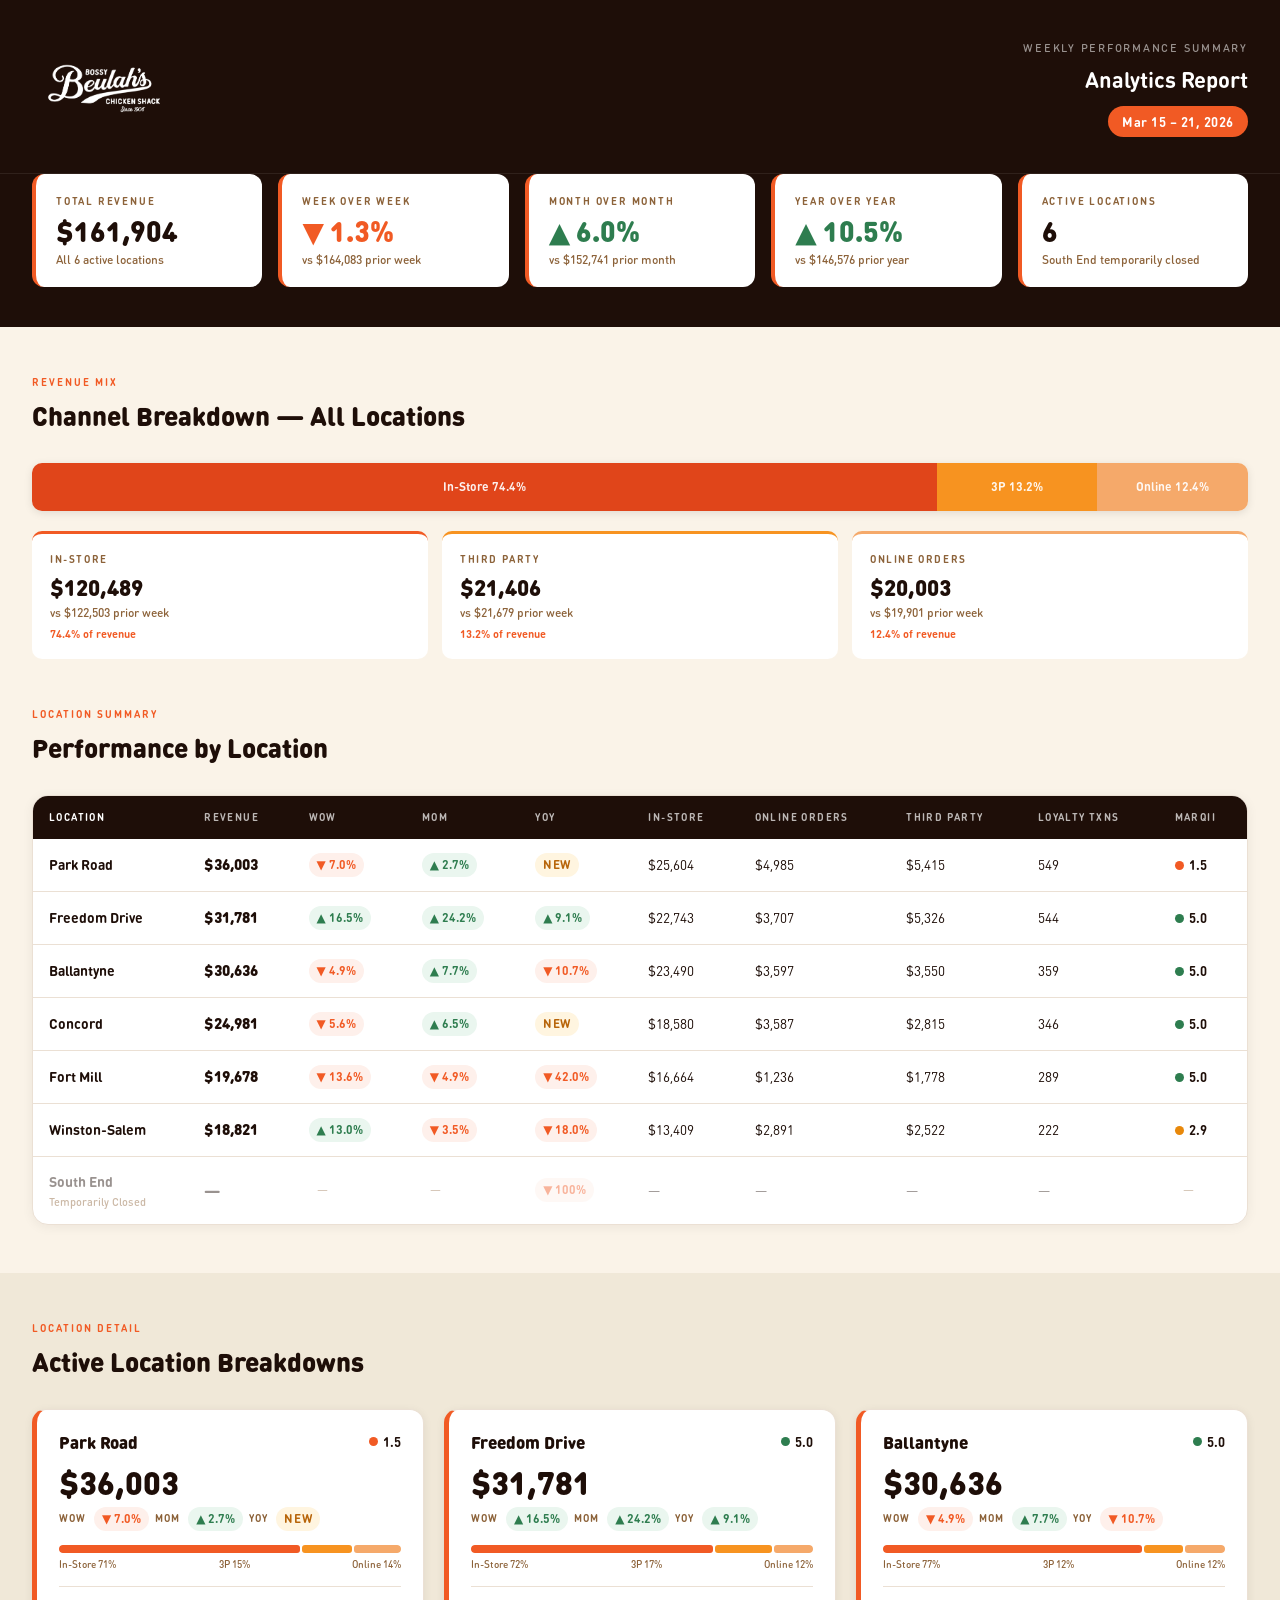
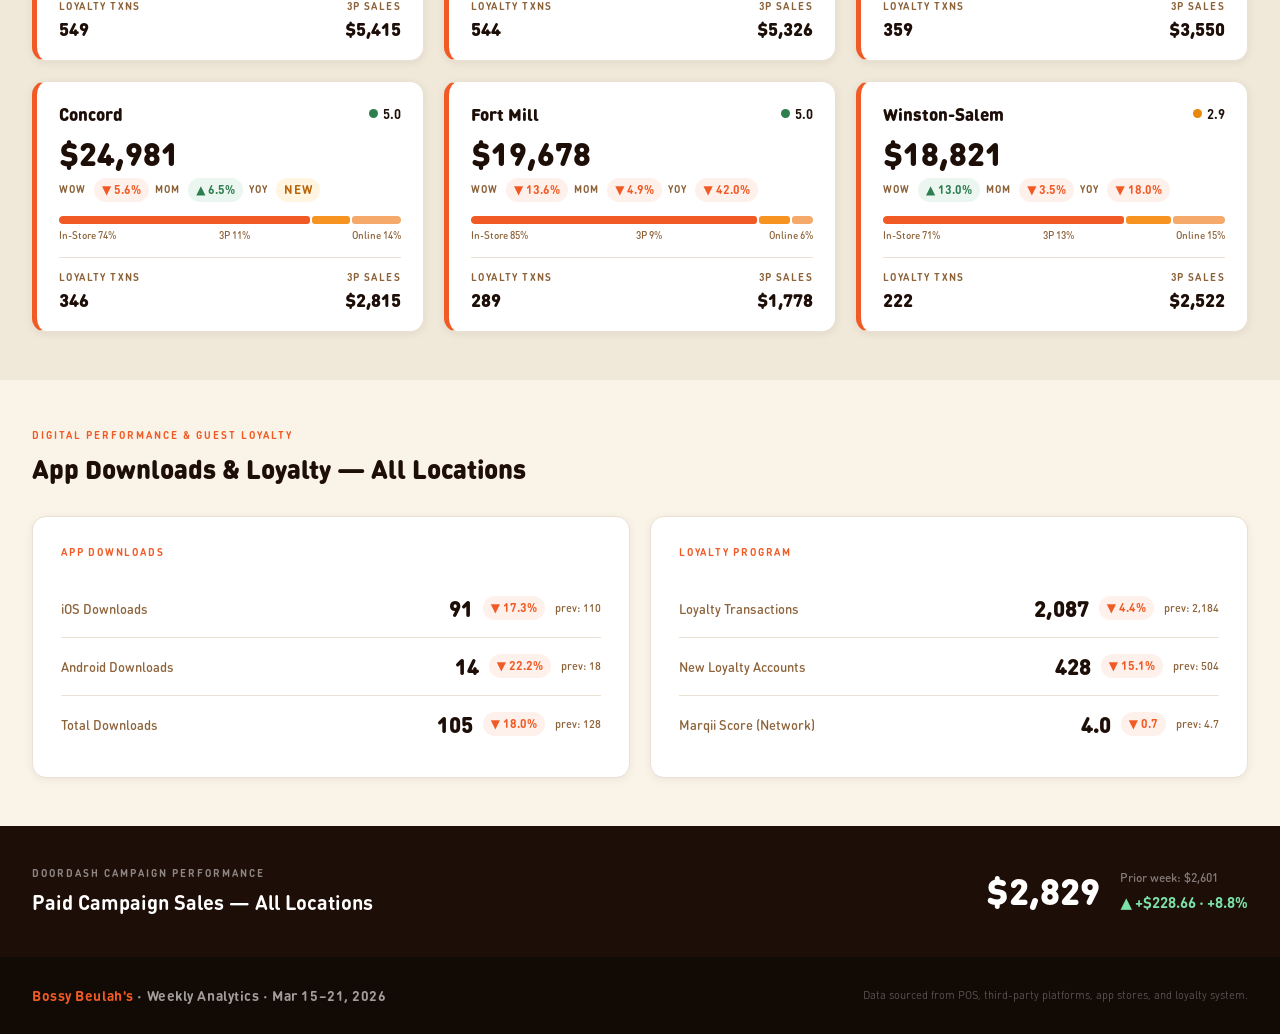
==== bossy_beulahs/index.html @ 905e9fb1 "Restructure into per-client directories - Renamed '00_Brand Assets' → 'assets' - Created client dire" ====
<!DOCTYPE html>
<html lang="en">
<head>
  <meta charset="UTF-8" />
  <meta name="viewport" content="width=device-width, initial-scale=1.0" />
  <title>Bossy Beulah's — Weekly Analytics Report · Mar 15–21, 2026</title>
  <link rel="stylesheet" href="./css/fonts.css" />
  <link rel="stylesheet" href="./css/report.css" />
</head>
<body>

  <!-- ============================================================
       1. REPORT HEADER
       ============================================================ -->
  <header class="report-header page-section">
    <div class="inner">
      <img
        class="header-logo"
        src="./assets/Logos/BossyBeauts_MAIN_WHITE.png"
        alt="Bossy Beulah's Chicken Shack"
      />
      <div class="header-right">
        <p class="header-label">Weekly Performance Summary</p>
        <p class="header-title">Analytics Report</p>
        <span class="header-date">Mar 15 – 21, 2026</span>
      </div>
    </div>
  </header>

  <!-- ============================================================
       2. ALL LOCATIONS KPI STRIP
       ============================================================ -->
  <section class="kpi-strip page-section">
    <div class="inner">
      <div class="kpi-tile">
        <p class="kpi-tile-label">Total Revenue</p>
        <p class="kpi-tile-value">$161,904</p>
        <p class="kpi-tile-sub">All 6 active locations</p>
      </div>
      <div class="kpi-tile">
        <p class="kpi-tile-label">Week over Week</p>
        <p class="kpi-tile-value negative">▼ 1.3%</p>
        <p class="kpi-tile-sub">vs $164,083 prior week</p>
      </div>
      <div class="kpi-tile">
        <p class="kpi-tile-label">Month over Month</p>
        <p class="kpi-tile-value positive">▲ 6.0%</p>
        <p class="kpi-tile-sub">vs $152,741 prior month</p>
      </div>
      <div class="kpi-tile">
        <p class="kpi-tile-label">Year over Year</p>
        <p class="kpi-tile-value positive">▲ 10.5%</p>
        <p class="kpi-tile-sub">vs $146,576 prior year</p>
      </div>
      <div class="kpi-tile">
        <p class="kpi-tile-label">Active Locations</p>
        <p class="kpi-tile-value">6</p>
        <p class="kpi-tile-sub">South End temporarily closed</p>
      </div>
    </div>
  </section>

  <!-- ============================================================
       3. REVENUE CHANNEL BREAKDOWN
       ============================================================ -->
  <section class="channel-section page-section">
    <div class="inner">
      <p class="section-eyebrow">Revenue Mix</p>
      <p class="section-title">Channel Breakdown — All Locations</p>

      <div class="channel-bar-wrap">
        <div class="channel-bar-seg channel-seg-instore">In-Store 74.4%</div>
        <div class="channel-bar-seg channel-seg-3p">3P 13.2%</div>
        <div class="channel-bar-seg channel-seg-online">Online 12.4%</div>
      </div>

      <div class="channel-tiles">
        <div class="channel-tile c-instore">
          <p class="channel-tile-label">In-Store</p>
          <p class="channel-tile-value">$120,489</p>
          <p class="channel-tile-sub">vs $122,503 prior week</p>
          <p class="channel-tile-share">74.4% of revenue</p>
        </div>
        <div class="channel-tile c-3p">
          <p class="channel-tile-label">Third Party</p>
          <p class="channel-tile-value">$21,406</p>
          <p class="channel-tile-sub">vs $21,679 prior week</p>
          <p class="channel-tile-share">13.2% of revenue</p>
        </div>
        <div class="channel-tile c-online">
          <p class="channel-tile-label">Online Orders</p>
          <p class="channel-tile-value">$20,003</p>
          <p class="channel-tile-sub">vs $19,901 prior week</p>
          <p class="channel-tile-share">12.4% of revenue</p>
        </div>
      </div>
    </div>
  </section>

  <!-- ============================================================
       4. LOCATION PERFORMANCE TABLE
       ============================================================ -->
  <section class="table-section page-section">
    <div class="inner">
      <p class="section-eyebrow">Location Summary</p>
      <p class="section-title">Performance by Location</p>
      <div class="card-panel">
        <div class="table-scroll">
          <table>
            <thead>
              <tr>
                <th>Location</th>
                <th>Revenue</th>
                <th>WoW</th>
                <th>MoM</th>
                <th>YoY</th>
                <th>In-Store</th>
                <th>Online Orders</th>
                <th>Third Party</th>
                <th>Loyalty Txns</th>
                <th>Marqii</th>
              </tr>
            </thead>
            <tbody>
              <tr>
                <td>
                  <div class="td-location">Park Road</div>
                </td>
                <td class="td-revenue">$36,003</td>
                <td><span class="delta down">▼ 7.0%</span></td>
                <td><span class="delta up">▲ 2.7%</span></td>
                <td><span class="delta new">NEW</span></td>
                <td>$25,604</td>
                <td>$4,985</td>
                <td>$5,415</td>
                <td>549</td>
                <td>
                  <span class="marqii-badge">
                    <span class="marqii-dot red"></span>1.5
                  </span>
                </td>
              </tr>
              <tr>
                <td>
                  <div class="td-location">Freedom Drive</div>
                </td>
                <td class="td-revenue">$31,781</td>
                <td><span class="delta up">▲ 16.5%</span></td>
                <td><span class="delta up">▲ 24.2%</span></td>
                <td><span class="delta up">▲ 9.1%</span></td>
                <td>$22,743</td>
                <td>$3,707</td>
                <td>$5,326</td>
                <td>544</td>
                <td>
                  <span class="marqii-badge">
                    <span class="marqii-dot green"></span>5.0
                  </span>
                </td>
              </tr>
              <tr>
                <td>
                  <div class="td-location">Ballantyne</div>
                </td>
                <td class="td-revenue">$30,636</td>
                <td><span class="delta down">▼ 4.9%</span></td>
                <td><span class="delta up">▲ 7.7%</span></td>
                <td><span class="delta down">▼ 10.7%</span></td>
                <td>$23,490</td>
                <td>$3,597</td>
                <td>$3,550</td>
                <td>359</td>
                <td>
                  <span class="marqii-badge">
                    <span class="marqii-dot green"></span>5.0
                  </span>
                </td>
              </tr>
              <tr>
                <td>
                  <div class="td-location">Concord</div>
                </td>
                <td class="td-revenue">$24,981</td>
                <td><span class="delta down">▼ 5.6%</span></td>
                <td><span class="delta up">▲ 6.5%</span></td>
                <td><span class="delta new">NEW</span></td>
                <td>$18,580</td>
                <td>$3,587</td>
                <td>$2,815</td>
                <td>346</td>
                <td>
                  <span class="marqii-badge">
                    <span class="marqii-dot green"></span>5.0
                  </span>
                </td>
              </tr>
              <tr>
                <td>
                  <div class="td-location">Fort Mill</div>
                </td>
                <td class="td-revenue">$19,678</td>
                <td><span class="delta down">▼ 13.6%</span></td>
                <td><span class="delta down">▼ 4.9%</span></td>
                <td><span class="delta down">▼ 42.0%</span></td>
                <td>$16,664</td>
                <td>$1,236</td>
                <td>$1,778</td>
                <td>289</td>
                <td>
                  <span class="marqii-badge">
                    <span class="marqii-dot green"></span>5.0
                  </span>
                </td>
              </tr>
              <tr>
                <td>
                  <div class="td-location">Winston-Salem</div>
                </td>
                <td class="td-revenue">$18,821</td>
                <td><span class="delta up">▲ 13.0%</span></td>
                <td><span class="delta down">▼ 3.5%</span></td>
                <td><span class="delta down">▼ 18.0%</span></td>
                <td>$13,409</td>
                <td>$2,891</td>
                <td>$2,522</td>
                <td>222</td>
                <td>
                  <span class="marqii-badge">
                    <span class="marqii-dot amber"></span>2.9
                  </span>
                </td>
              </tr>
              <tr class="row-closed">
                <td>
                  <div class="td-location">South End</div>
                  <div class="td-closed-note">Temporarily Closed</div>
                </td>
                <td class="td-revenue">—</td>
                <td><span class="delta na">—</span></td>
                <td><span class="delta na">—</span></td>
                <td><span class="delta down">▼ 100%</span></td>
                <td>—</td>
                <td>—</td>
                <td>—</td>
                <td>—</td>
                <td><span class="delta na">—</span></td>
              </tr>
            </tbody>
          </table>
        </div>
      </div>
    </div>
  </section>

  <!-- ============================================================
       5. LOCATION DETAIL CARDS
       ============================================================ -->
  <section class="cards-section page-section">
    <div class="inner">
      <p class="section-eyebrow">Location Detail</p>
      <p class="section-title">Active Location Breakdowns</p>

      <div class="cards-grid">

        <!-- Park Road -->
        <div class="loc-card">
          <div class="loc-card-header">
            <div class="loc-card-name">Park Road</div>
            <span class="marqii-badge">
              <span class="marqii-dot red"></span>1.5
            </span>
          </div>
          <div>
            <div class="loc-card-revenue">$36,003</div>
            <div class="loc-card-deltas" style="margin-top:8px;">
              <span class="delta-label">WoW</span>
              <span class="delta down">▼ 7.0%</span>
              <span class="delta-label">MoM</span>
              <span class="delta up">▲ 2.7%</span>
              <span class="delta-label">YoY</span>
              <span class="delta new">NEW</span>
            </div>
          </div>
          <div>
            <div class="mini-bar-wrap">
              <div class="mini-seg mini-seg-instore" style="flex:71.1;"></div>
              <div class="mini-seg mini-seg-3p"      style="flex:15.0;"></div>
              <div class="mini-seg mini-seg-online"  style="flex:13.8;"></div>
            </div>
            <div class="mini-bar-labels">
              <span class="mini-bar-label">In-Store 71%</span>
              <span class="mini-bar-label">3P 15%</span>
              <span class="mini-bar-label">Online 14%</span>
            </div>
          </div>
          <div class="loc-card-footer">
            <div class="loc-metric-group">
              <span class="loc-metric-label">Loyalty Txns</span>
              <span class="loc-metric-value">549</span>
            </div>
            <div class="loc-metric-group" style="text-align:right;">
              <span class="loc-metric-label">3P Sales</span>
              <span class="loc-metric-value">$5,415</span>
            </div>
          </div>
        </div>

        <!-- Freedom Drive -->
        <div class="loc-card">
          <div class="loc-card-header">
            <div class="loc-card-name">Freedom Drive</div>
            <span class="marqii-badge">
              <span class="marqii-dot green"></span>5.0
            </span>
          </div>
          <div>
            <div class="loc-card-revenue">$31,781</div>
            <div class="loc-card-deltas" style="margin-top:8px;">
              <span class="delta-label">WoW</span>
              <span class="delta up">▲ 16.5%</span>
              <span class="delta-label">MoM</span>
              <span class="delta up">▲ 24.2%</span>
              <span class="delta-label">YoY</span>
              <span class="delta up">▲ 9.1%</span>
            </div>
          </div>
          <div>
            <div class="mini-bar-wrap">
              <div class="mini-seg mini-seg-instore" style="flex:71.6;"></div>
              <div class="mini-seg mini-seg-3p"      style="flex:16.8;"></div>
              <div class="mini-seg mini-seg-online"  style="flex:11.7;"></div>
            </div>
            <div class="mini-bar-labels">
              <span class="mini-bar-label">In-Store 72%</span>
              <span class="mini-bar-label">3P 17%</span>
              <span class="mini-bar-label">Online 12%</span>
            </div>
          </div>
          <div class="loc-card-footer">
            <div class="loc-metric-group">
              <span class="loc-metric-label">Loyalty Txns</span>
              <span class="loc-metric-value">544</span>
            </div>
            <div class="loc-metric-group" style="text-align:right;">
              <span class="loc-metric-label">3P Sales</span>
              <span class="loc-metric-value">$5,326</span>
            </div>
          </div>
        </div>

        <!-- Ballantyne -->
        <div class="loc-card">
          <div class="loc-card-header">
            <div class="loc-card-name">Ballantyne</div>
            <span class="marqii-badge">
              <span class="marqii-dot green"></span>5.0
            </span>
          </div>
          <div>
            <div class="loc-card-revenue">$30,636</div>
            <div class="loc-card-deltas" style="margin-top:8px;">
              <span class="delta-label">WoW</span>
              <span class="delta down">▼ 4.9%</span>
              <span class="delta-label">MoM</span>
              <span class="delta up">▲ 7.7%</span>
              <span class="delta-label">YoY</span>
              <span class="delta down">▼ 10.7%</span>
            </div>
          </div>
          <div>
            <div class="mini-bar-wrap">
              <div class="mini-seg mini-seg-instore" style="flex:76.7;"></div>
              <div class="mini-seg mini-seg-3p"      style="flex:11.6;"></div>
              <div class="mini-seg mini-seg-online"  style="flex:11.7;"></div>
            </div>
            <div class="mini-bar-labels">
              <span class="mini-bar-label">In-Store 77%</span>
              <span class="mini-bar-label">3P 12%</span>
              <span class="mini-bar-label">Online 12%</span>
            </div>
          </div>
          <div class="loc-card-footer">
            <div class="loc-metric-group">
              <span class="loc-metric-label">Loyalty Txns</span>
              <span class="loc-metric-value">359</span>
            </div>
            <div class="loc-metric-group" style="text-align:right;">
              <span class="loc-metric-label">3P Sales</span>
              <span class="loc-metric-value">$3,550</span>
            </div>
          </div>
        </div>

        <!-- Concord -->
        <div class="loc-card">
          <div class="loc-card-header">
            <div class="loc-card-name">Concord</div>
            <span class="marqii-badge">
              <span class="marqii-dot green"></span>5.0
            </span>
          </div>
          <div>
            <div class="loc-card-revenue">$24,981</div>
            <div class="loc-card-deltas" style="margin-top:8px;">
              <span class="delta-label">WoW</span>
              <span class="delta down">▼ 5.6%</span>
              <span class="delta-label">MoM</span>
              <span class="delta up">▲ 6.5%</span>
              <span class="delta-label">YoY</span>
              <span class="delta new">NEW</span>
            </div>
          </div>
          <div>
            <div class="mini-bar-wrap">
              <div class="mini-seg mini-seg-instore" style="flex:74.4;"></div>
              <div class="mini-seg mini-seg-3p"      style="flex:11.3;"></div>
              <div class="mini-seg mini-seg-online"  style="flex:14.4;"></div>
            </div>
            <div class="mini-bar-labels">
              <span class="mini-bar-label">In-Store 74%</span>
              <span class="mini-bar-label">3P 11%</span>
              <span class="mini-bar-label">Online 14%</span>
            </div>
          </div>
          <div class="loc-card-footer">
            <div class="loc-metric-group">
              <span class="loc-metric-label">Loyalty Txns</span>
              <span class="loc-metric-value">346</span>
            </div>
            <div class="loc-metric-group" style="text-align:right;">
              <span class="loc-metric-label">3P Sales</span>
              <span class="loc-metric-value">$2,815</span>
            </div>
          </div>
        </div>

        <!-- Fort Mill -->
        <div class="loc-card">
          <div class="loc-card-header">
            <div class="loc-card-name">Fort Mill</div>
            <span class="marqii-badge">
              <span class="marqii-dot green"></span>5.0
            </span>
          </div>
          <div>
            <div class="loc-card-revenue">$19,678</div>
            <div class="loc-card-deltas" style="margin-top:8px;">
              <span class="delta-label">WoW</span>
              <span class="delta down">▼ 13.6%</span>
              <span class="delta-label">MoM</span>
              <span class="delta down">▼ 4.9%</span>
              <span class="delta-label">YoY</span>
              <span class="delta down">▼ 42.0%</span>
            </div>
          </div>
          <div>
            <div class="mini-bar-wrap">
              <div class="mini-seg mini-seg-instore" style="flex:84.7;"></div>
              <div class="mini-seg mini-seg-3p"      style="flex:9.0;"></div>
              <div class="mini-seg mini-seg-online"  style="flex:6.3;"></div>
            </div>
            <div class="mini-bar-labels">
              <span class="mini-bar-label">In-Store 85%</span>
              <span class="mini-bar-label">3P 9%</span>
              <span class="mini-bar-label">Online 6%</span>
            </div>
          </div>
          <div class="loc-card-footer">
            <div class="loc-metric-group">
              <span class="loc-metric-label">Loyalty Txns</span>
              <span class="loc-metric-value">289</span>
            </div>
            <div class="loc-metric-group" style="text-align:right;">
              <span class="loc-metric-label">3P Sales</span>
              <span class="loc-metric-value">$1,778</span>
            </div>
          </div>
        </div>

        <!-- Winston-Salem -->
        <div class="loc-card">
          <div class="loc-card-header">
            <div class="loc-card-name">Winston-Salem</div>
            <span class="marqii-badge">
              <span class="marqii-dot amber"></span>2.9
            </span>
          </div>
          <div>
            <div class="loc-card-revenue">$18,821</div>
            <div class="loc-card-deltas" style="margin-top:8px;">
              <span class="delta-label">WoW</span>
              <span class="delta up">▲ 13.0%</span>
              <span class="delta-label">MoM</span>
              <span class="delta down">▼ 3.5%</span>
              <span class="delta-label">YoY</span>
              <span class="delta down">▼ 18.0%</span>
            </div>
          </div>
          <div>
            <div class="mini-bar-wrap">
              <div class="mini-seg mini-seg-instore" style="flex:71.2;"></div>
              <div class="mini-seg mini-seg-3p"      style="flex:13.4;"></div>
              <div class="mini-seg mini-seg-online"  style="flex:15.4;"></div>
            </div>
            <div class="mini-bar-labels">
              <span class="mini-bar-label">In-Store 71%</span>
              <span class="mini-bar-label">3P 13%</span>
              <span class="mini-bar-label">Online 15%</span>
            </div>
          </div>
          <div class="loc-card-footer">
            <div class="loc-metric-group">
              <span class="loc-metric-label">Loyalty Txns</span>
              <span class="loc-metric-value">222</span>
            </div>
            <div class="loc-metric-group" style="text-align:right;">
              <span class="loc-metric-label">3P Sales</span>
              <span class="loc-metric-value">$2,522</span>
            </div>
          </div>
        </div>

      </div><!-- /cards-grid -->
    </div>
  </section>

  <!-- ============================================================
       6. DIGITAL & LOYALTY
       ============================================================ -->
  <section class="digital-section page-section">
    <div class="inner">
      <p class="section-eyebrow">Digital Performance &amp; Guest Loyalty</p>
      <p class="section-title">App Downloads &amp; Loyalty — All Locations</p>

      <div class="two-col">

        <!-- App Downloads -->
        <div class="stat-panel">
          <p class="stat-panel-title">App Downloads</p>
          <div class="stat-row">
            <span class="stat-label">iOS Downloads</span>
            <div class="stat-right">
              <span class="stat-value">91</span>
              <span class="delta down">▼ 17.3%</span>
              <span class="stat-prev">prev: 110</span>
            </div>
          </div>
          <div class="stat-row">
            <span class="stat-label">Android Downloads</span>
            <div class="stat-right">
              <span class="stat-value">14</span>
              <span class="delta down">▼ 22.2%</span>
              <span class="stat-prev">prev: 18</span>
            </div>
          </div>
          <div class="stat-row">
            <span class="stat-label">Total Downloads</span>
            <div class="stat-right">
              <span class="stat-value">105</span>
              <span class="delta down">▼ 18.0%</span>
              <span class="stat-prev">prev: 128</span>
            </div>
          </div>
        </div>

        <!-- Loyalty -->
        <div class="stat-panel">
          <p class="stat-panel-title">Loyalty Program</p>
          <div class="stat-row">
            <span class="stat-label">Loyalty Transactions</span>
            <div class="stat-right">
              <span class="stat-value">2,087</span>
              <span class="delta down">▼ 4.4%</span>
              <span class="stat-prev">prev: 2,184</span>
            </div>
          </div>
          <div class="stat-row">
            <span class="stat-label">New Loyalty Accounts</span>
            <div class="stat-right">
              <span class="stat-value">428</span>
              <span class="delta down">▼ 15.1%</span>
              <span class="stat-prev">prev: 504</span>
            </div>
          </div>
          <div class="stat-row">
            <span class="stat-label">Marqii Score (Network)</span>
            <div class="stat-right">
              <span class="stat-value">4.0</span>
              <span class="delta down">▼ 0.7</span>
              <span class="stat-prev">prev: 4.7</span>
            </div>
          </div>
        </div>

      </div>
    </div>
  </section>

  <!-- ============================================================
       7. DOORDASH CAMPAIGN
       ============================================================ -->
  <section class="dd-section page-section">
    <div class="inner">
      <div class="dd-inner">
        <div>
          <p class="dd-label">DoorDash Campaign Performance</p>
          <p class="dd-title">Paid Campaign Sales — All Locations</p>
        </div>
        <div class="dd-right">
          <div class="dd-value">$2,829</div>
          <div class="dd-meta">
            <span class="dd-prev">Prior week: $2,601</span>
            <span class="dd-delta">▲ +$228.66 · +8.8%</span>
          </div>
        </div>
      </div>
    </div>
  </section>

  <!-- ============================================================
       8. FOOTER
       ============================================================ -->
  <footer class="report-footer page-section">
    <div class="inner">
      <div class="footer-inner">
        <p class="footer-brand">
          <span>Bossy Beulah's</span> &middot; Weekly Analytics &middot; Mar 15–21, 2026
        </p>
        <p class="footer-note">
          Data sourced from POS, third-party platforms, app stores, and loyalty system.
        </p>
      </div>
    </div>
  </footer>

</body>
</html>
---- bossy_beulahs/css/fonts.css ----
/* ============================================================
   Bossy Beulah's — Brand Fonts
   All paths relative to this css/ directory
   ============================================================ */

/* DIN Round Pro — Primary UI Font */
@font-face {
  font-family: 'DIN Round Pro';
  src: url('../assets/Fonts/Din Round Pro/DINRoundPro-Light.otf') format('opentype');
  font-weight: 300;
  font-style: normal;
  font-display: swap;
}

@font-face {
  font-family: 'DIN Round Pro';
  src: url('../assets/Fonts/Din Round Pro/DINRoundPro-Regular.otf') format('opentype');
  font-weight: 400;
  font-style: normal;
  font-display: swap;
}

@font-face {
  font-family: 'DIN Round Pro';
  src: url('../assets/Fonts/Din Round Pro/DINRoundPro-Medium.otf') format('opentype');
  font-weight: 500;
  font-style: normal;
  font-display: swap;
}

@font-face {
  font-family: 'DIN Round Pro';
  src: url('../assets/Fonts/Din Round Pro/DINRoundPro-Bold.otf') format('opentype');
  font-weight: 700;
  font-style: normal;
  font-display: swap;
}

@font-face {
  font-family: 'DIN Round Pro';
  src: url('../assets/Fonts/Din Round Pro/DINRoundPro-Black.otf') format('opentype');
  font-weight: 900;
  font-style: normal;
  font-display: swap;
}

/* Milkstore — Display / Hero Font */
@font-face {
  font-family: 'Milkstore';
  src: url('../assets/Fonts/Milkstore/Milkstore03-Clean.ttf') format('truetype');
  font-weight: 400;
  font-style: normal;
  font-display: swap;
}

/* Palmer Lake Print — Script accent */
@font-face {
  font-family: 'Palmer Lake Print';
  src: url('../assets/Fonts/Palmer Lake Print/PalmerLakePrint-Regular.ttf') format('truetype');
  font-weight: 400;
  font-style: normal;
  font-display: swap;
}
---- bossy_beulahs/css/report.css ----
/* ============================================================
   Bossy Beulah's Weekly Analytics Report
   ============================================================ */

/* --- Custom Properties --- */
:root {
  --brand-red:    #F15A24;
  --brand-gold:   #F79320;
  --brand-dark:   #1E0E08;
  --brand-cream:  #FAF3E8;
  --brand-brown:  #8C6239;
  --positive:     #2E7D4F;
  --positive-bg:  #EAF6EF;
  --negative:     #F15A24;
  --negative-bg:  #FEF0EB;
  --new-badge:    #F79320;
  --card-bg:      #FFFFFF;
  --border:       #EBE0D4;
  --border-dark:  #D4C4B0;
  --text-ink:     #1E0E08;
  --text-muted:   #8C6239;
  --text-white:   #FFFFFF;
  --font-ui:      'DIN Round Pro', system-ui, sans-serif;
  --font-display: 'Milkstore', 'DIN Round Pro', sans-serif;
}

/* --- Reset & Base --- */
*, *::before, *::after { box-sizing: border-box; margin: 0; padding: 0; }

html { font-size: 16px; }

body {
  font-family: var(--font-ui);
  font-weight: 400;
  color: var(--text-ink);
  background: var(--brand-cream);
  line-height: 1.5;
  -webkit-font-smoothing: antialiased;
}

/* --- Layout Wrappers --- */
.page-section {
  width: 100%;
}

.inner {
  max-width: 1320px;
  margin: 0 auto;
  padding: 0 32px;
}

/* ============================================================
   1. REPORT HEADER
   ============================================================ */
.report-header {
  background: var(--brand-dark);
  padding: 40px 0 36px;
}

.report-header .inner {
  display: flex;
  align-items: center;
  justify-content: space-between;
  gap: 32px;
  flex-wrap: wrap;
}

.header-logo {
  height: 60px;
  width: auto;
  display: block;
}

.header-right {
  text-align: right;
}

.header-label {
  font-family: var(--font-ui);
  font-weight: 500;
  font-size: 11px;
  letter-spacing: 0.16em;
  text-transform: uppercase;
  color: rgba(255,255,255,0.55);
  margin-bottom: 6px;
}

.header-title {
  font-family: var(--font-ui);
  font-weight: 700;
  font-size: 22px;
  color: var(--text-white);
  margin-bottom: 10px;
}

.header-date {
  display: inline-flex;
  align-items: center;
  gap: 8px;
  background: var(--brand-red);
  color: var(--text-white);
  font-weight: 700;
  font-size: 13px;
  letter-spacing: 0.04em;
  padding: 6px 14px;
  border-radius: 100px;
}

/* ============================================================
   2. KPI STRIP — All Locations Summary
   ============================================================ */
.kpi-strip {
  background: var(--brand-dark);
  border-top: 1px solid rgba(255,255,255,0.08);
  padding: 0 0 40px;
}

.kpi-strip .inner {
  display: grid;
  grid-template-columns: repeat(5, 1fr);
  gap: 16px;
}

.kpi-tile {
  background: var(--card-bg);
  border-radius: 12px;
  padding: 20px 20px 18px;
  border-left: 4px solid var(--brand-red);
  position: relative;
}

.kpi-tile-label {
  font-size: 10px;
  font-weight: 700;
  letter-spacing: 0.18em;
  text-transform: uppercase;
  color: var(--text-muted);
  margin-bottom: 8px;
}

.kpi-tile-value {
  font-family: var(--font-ui);
  font-weight: 900;
  font-size: 28px;
  line-height: 1;
  color: var(--text-ink);
}

.kpi-tile-value.positive { color: var(--positive); }
.kpi-tile-value.negative { color: var(--negative); }

.kpi-tile-sub {
  font-size: 12px;
  font-weight: 500;
  color: var(--text-muted);
  margin-top: 6px;
}

/* ============================================================
   3. CHANNEL BREAKDOWN
   ============================================================ */
.channel-section {
  background: var(--brand-cream);
  padding: 48px 0;
}

.section-eyebrow {
  font-size: 10px;
  font-weight: 700;
  letter-spacing: 0.2em;
  text-transform: uppercase;
  color: var(--brand-red);
  margin-bottom: 6px;
}

.section-title {
  font-family: var(--font-ui);
  font-weight: 900;
  font-size: 26px;
  color: var(--text-ink);
  margin-bottom: 28px;
}

.channel-bar-wrap {
  display: flex;
  height: 48px;
  border-radius: 10px;
  overflow: hidden;
  margin-bottom: 20px;
  box-shadow: 0 2px 8px rgba(0,0,0,0.10);
}

.channel-bar-seg {
  display: flex;
  align-items: center;
  justify-content: center;
  font-size: 12px;
  font-weight: 700;
  color: rgba(255,255,255,0.92);
  white-space: nowrap;
  overflow: hidden;
  transition: flex 0.4s ease;
}

.channel-seg-instore  { background: #E0451A; flex: 74.4; }
.channel-seg-3p       { background: #F79320; flex: 13.2; }
.channel-seg-online   { background: #F5A96A; flex: 12.4; }

.channel-tiles {
  display: grid;
  grid-template-columns: repeat(3, 1fr);
  gap: 14px;
  margin-top: 8px;
}

.channel-tile {
  background: var(--card-bg);
  border-radius: 10px;
  padding: 18px 18px 16px;
  border-top: 3px solid var(--brand-red);
}

.channel-tile.c-3p       { border-color: #F79320; }
.channel-tile.c-online   { border-color: #F5A96A; }

.channel-tile-label {
  font-size: 10px;
  font-weight: 700;
  letter-spacing: 0.16em;
  text-transform: uppercase;
  color: var(--text-muted);
  margin-bottom: 8px;
}

.channel-tile-value {
  font-weight: 900;
  font-size: 22px;
  color: var(--text-ink);
  line-height: 1.1;
}

.channel-tile-sub {
  font-size: 12px;
  font-weight: 500;
  color: var(--text-muted);
  margin-top: 5px;
}

.channel-tile-share {
  font-size: 11px;
  font-weight: 700;
  color: var(--brand-red);
  margin-top: 4px;
}

/* ============================================================
   4. LOCATION TABLE
   ============================================================ */
.table-section {
  background: var(--brand-cream);
  padding: 0 0 48px;
}

.card-panel {
  background: var(--card-bg);
  border-radius: 16px;
  border: 1px solid var(--border);
  overflow: hidden;
  box-shadow: 0 2px 12px rgba(30,14,8,0.06);
}

.table-scroll {
  overflow-x: auto;
  -webkit-overflow-scrolling: touch;
}

table {
  width: 100%;
  border-collapse: collapse;
  font-size: 13.5px;
}

thead {
  background: var(--brand-dark);
  color: var(--text-white);
}

thead th {
  padding: 14px 16px;
  text-align: left;
  font-size: 10px;
  font-weight: 700;
  letter-spacing: 0.14em;
  text-transform: uppercase;
  white-space: nowrap;
  color: rgba(255,255,255,0.7);
}

thead th:first-child { color: var(--text-white); }

tbody tr {
  border-bottom: 1px solid var(--border);
  transition: background 0.15s;
}

tbody tr:last-child { border-bottom: none; }
tbody tr:hover { background: #FBF5ED; }
tbody tr.row-closed { opacity: 0.45; }

tbody td {
  padding: 14px 16px;
  white-space: nowrap;
  vertical-align: middle;
}

.td-location {
  font-weight: 700;
  font-size: 14px;
  color: var(--text-ink);
}

.td-closed-note {
  font-size: 11px;
  font-weight: 500;
  color: var(--text-muted);
  margin-top: 2px;
}

.td-revenue {
  font-weight: 900;
  font-size: 15px;
  color: var(--text-ink);
}

/* Delta chips in table */
.delta {
  display: inline-flex;
  align-items: center;
  gap: 3px;
  padding: 3px 8px;
  border-radius: 100px;
  font-size: 12px;
  font-weight: 700;
}

.delta.up   { background: var(--positive-bg); color: var(--positive); }
.delta.down { background: var(--negative-bg); color: var(--negative); }
.delta.new  { background: #FFF5E0; color: #B8650A; letter-spacing: 0.05em; }
.delta.na   { background: transparent; color: var(--text-muted); font-weight: 400; }

/* Marqii score badge */
.marqii-badge {
  display: inline-flex;
  align-items: center;
  gap: 5px;
  font-weight: 700;
  font-size: 13px;
}

.marqii-dot {
  width: 9px;
  height: 9px;
  border-radius: 50%;
  display: inline-block;
  flex-shrink: 0;
}

.marqii-dot.green  { background: var(--positive); }
.marqii-dot.amber  { background: #E8880A; }
.marqii-dot.red    { background: var(--negative); }

/* ============================================================
   5. LOCATION DETAIL CARDS
   ============================================================ */
.cards-section {
  background: #F0E8D8;
  padding: 48px 0;
}

.cards-grid {
  display: grid;
  grid-template-columns: repeat(3, 1fr);
  gap: 20px;
}

.loc-card {
  background: var(--card-bg);
  border-radius: 14px;
  border: 1px solid var(--border);
  border-left: 5px solid var(--brand-red);
  padding: 22px 22px 18px;
  box-shadow: 0 2px 10px rgba(30,14,8,0.07);
  display: flex;
  flex-direction: column;
  gap: 14px;
}

.loc-card-header {
  display: flex;
  align-items: flex-start;
  justify-content: space-between;
  gap: 8px;
}

.loc-card-name {
  font-weight: 900;
  font-size: 17px;
  color: var(--text-ink);
  line-height: 1.2;
}

.loc-card-revenue {
  font-weight: 900;
  font-size: 32px;
  line-height: 1;
  color: var(--text-ink);
}

.loc-card-deltas {
  display: flex;
  gap: 6px;
  flex-wrap: wrap;
  align-items: center;
}

.delta-label {
  font-size: 10px;
  font-weight: 700;
  letter-spacing: 0.1em;
  text-transform: uppercase;
  color: var(--text-muted);
  margin-right: 2px;
}

/* Channel mini-bar inside cards */
.mini-bar-wrap {
  display: flex;
  height: 8px;
  border-radius: 6px;
  overflow: hidden;
  gap: 2px;
}

.mini-seg {
  border-radius: 3px;
  height: 100%;
}

.mini-seg-instore { background: var(--brand-red); }
.mini-seg-online  { background: #F5A96A; }
.mini-seg-3p      { background: #F79320; }

.mini-bar-labels {
  display: flex;
  justify-content: space-between;
  margin-top: 4px;
}

.mini-bar-label {
  font-size: 10px;
  font-weight: 500;
  color: var(--text-muted);
}

.loc-card-footer {
  display: flex;
  justify-content: space-between;
  align-items: center;
  border-top: 1px solid var(--border);
  padding-top: 12px;
}

.loc-metric-group {
  display: flex;
  flex-direction: column;
  gap: 1px;
}

.loc-metric-label {
  font-size: 10px;
  font-weight: 700;
  letter-spacing: 0.14em;
  text-transform: uppercase;
  color: var(--text-muted);
}

.loc-metric-value {
  font-weight: 900;
  font-size: 18px;
  color: var(--text-ink);
}

/* ============================================================
   6. DIGITAL & LOYALTY
   ============================================================ */
.digital-section {
  background: var(--brand-cream);
  padding: 48px 0;
}

.two-col {
  display: grid;
  grid-template-columns: 1fr 1fr;
  gap: 20px;
}

.stat-panel {
  background: var(--card-bg);
  border-radius: 14px;
  border: 1px solid var(--border);
  padding: 28px 28px 24px;
  box-shadow: 0 2px 10px rgba(30,14,8,0.06);
}

.stat-panel-title {
  font-size: 10px;
  font-weight: 700;
  letter-spacing: 0.18em;
  text-transform: uppercase;
  color: var(--brand-red);
  margin-bottom: 20px;
}

.stat-row {
  display: flex;
  align-items: center;
  justify-content: space-between;
  padding: 12px 0;
  border-bottom: 1px solid var(--border);
}

.stat-row:last-child { border-bottom: none; }

.stat-label {
  font-size: 13px;
  font-weight: 500;
  color: var(--text-muted);
}

.stat-right {
  display: flex;
  align-items: center;
  gap: 10px;
}

.stat-value {
  font-weight: 900;
  font-size: 22px;
  color: var(--text-ink);
}

.stat-prev {
  font-size: 11px;
  font-weight: 500;
  color: var(--text-muted);
}

/* ============================================================
   7. DOORDASH CAMPAIGN
   ============================================================ */
.dd-section {
  background: var(--brand-dark);
  padding: 40px 0;
}

.dd-inner {
  display: flex;
  align-items: center;
  justify-content: space-between;
  flex-wrap: wrap;
  gap: 20px;
}

.dd-label {
  font-size: 10px;
  font-weight: 700;
  letter-spacing: 0.2em;
  text-transform: uppercase;
  color: rgba(255,255,255,0.5);
  margin-bottom: 6px;
}

.dd-title {
  font-weight: 700;
  font-size: 20px;
  color: var(--text-white);
}

.dd-right {
  display: flex;
  align-items: center;
  gap: 20px;
}

.dd-value {
  font-weight: 900;
  font-size: 36px;
  color: var(--text-white);
  line-height: 1;
}

.dd-meta {
  display: flex;
  flex-direction: column;
  gap: 4px;
}

.dd-prev {
  font-size: 12px;
  font-weight: 500;
  color: rgba(255,255,255,0.45);
}

.dd-delta {
  font-size: 15px;
  font-weight: 700;
  color: #7AE2A8;
}

/* ============================================================
   8. FOOTER
   ============================================================ */
.report-footer {
  background: #120A04;
  padding: 28px 0;
}

.footer-inner {
  display: flex;
  align-items: center;
  justify-content: space-between;
  flex-wrap: wrap;
  gap: 12px;
}

.footer-brand {
  font-weight: 700;
  font-size: 14px;
  color: rgba(255,255,255,0.6);
  letter-spacing: 0.04em;
}

.footer-brand span {
  color: var(--brand-red);
}

.footer-note {
  font-size: 11px;
  font-weight: 400;
  color: rgba(255,255,255,0.3);
}

/* ============================================================
   RESPONSIVE
   ============================================================ */
@media (max-width: 900px) {
  .kpi-strip .inner {
    grid-template-columns: repeat(3, 1fr);
  }

  .cards-grid {
    grid-template-columns: repeat(2, 1fr);
  }

  .channel-tiles {
    grid-template-columns: repeat(2, 1fr);
  }
}

@media (max-width: 600px) {
  .inner { padding: 0 16px; }

  .kpi-strip .inner {
    grid-template-columns: repeat(2, 1fr);
  }

  .cards-grid {
    grid-template-columns: 1fr;
  }

  .two-col {
    grid-template-columns: 1fr;
  }

  .report-header .inner {
    flex-direction: column;
    align-items: flex-start;
  }

  .header-right { text-align: left; }

  .header-logo { height: 44px; }

  .dd-inner { flex-direction: column; align-items: flex-start; }
}
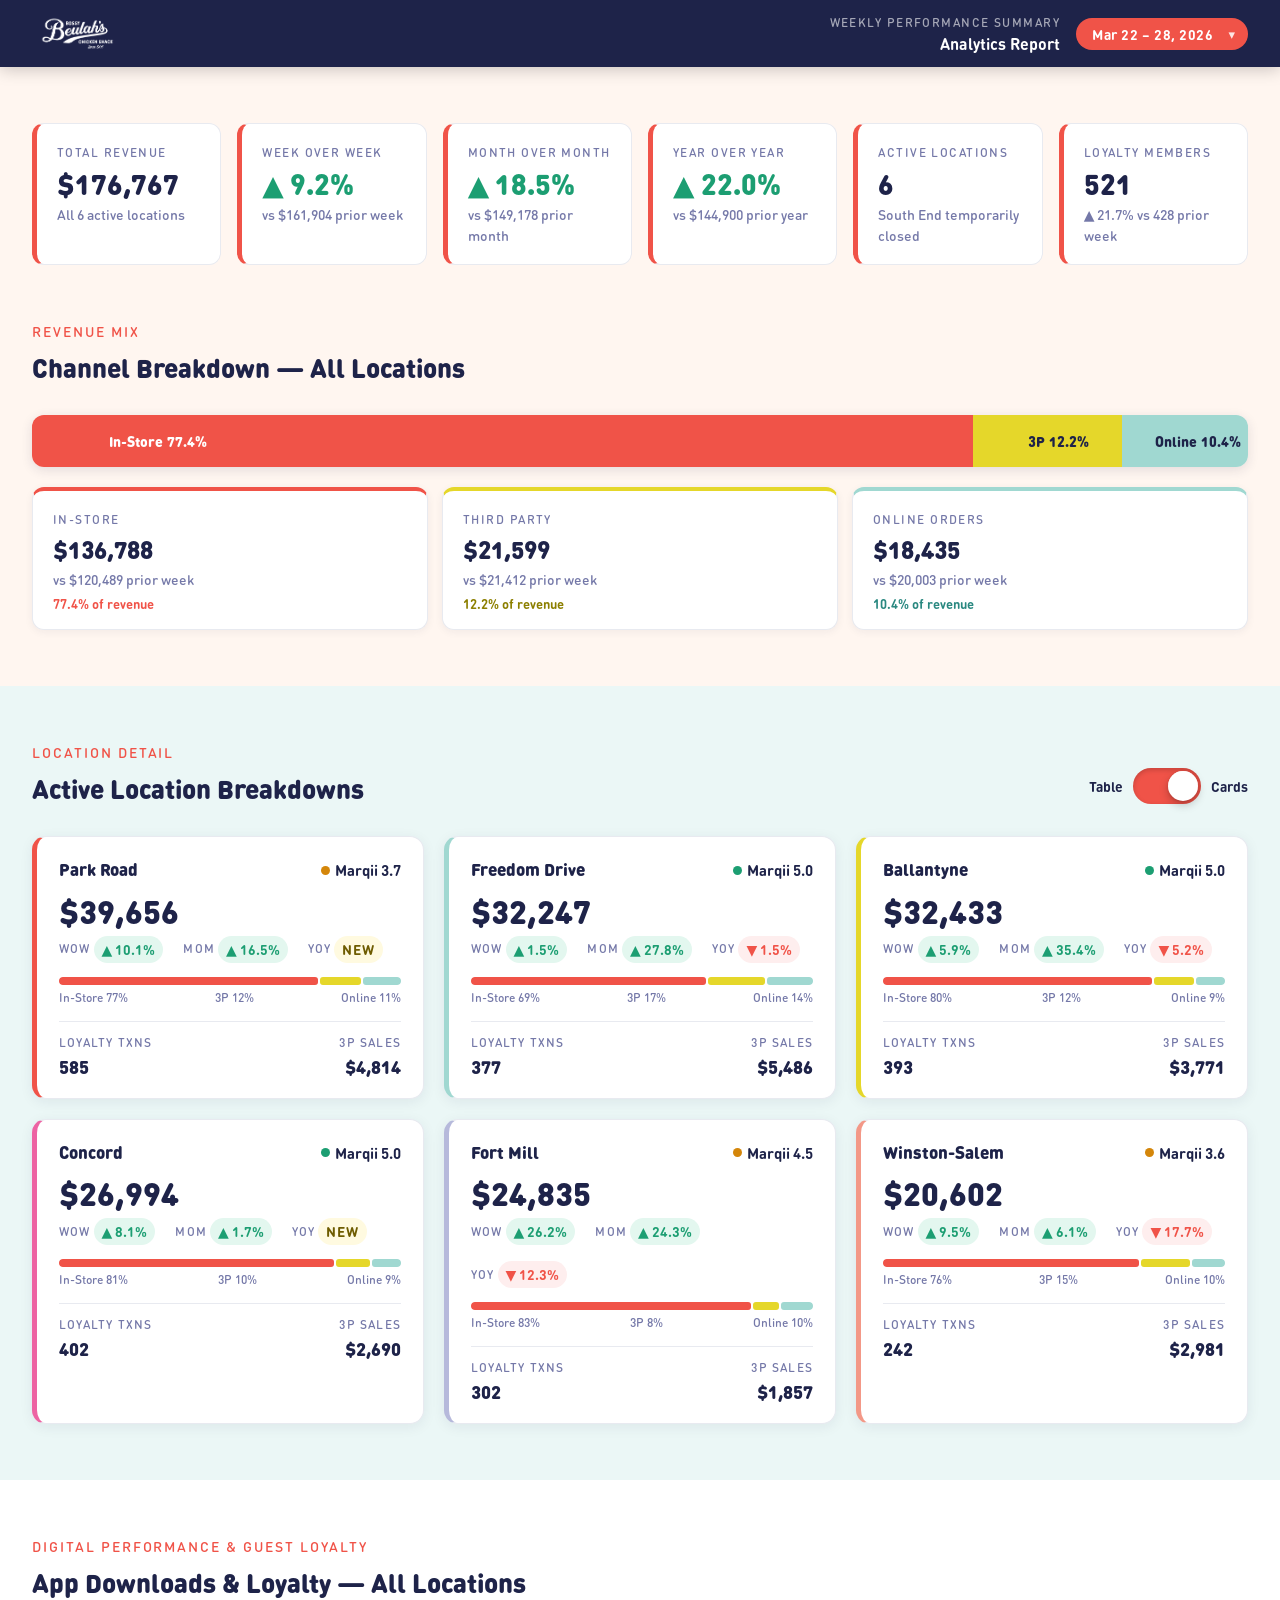
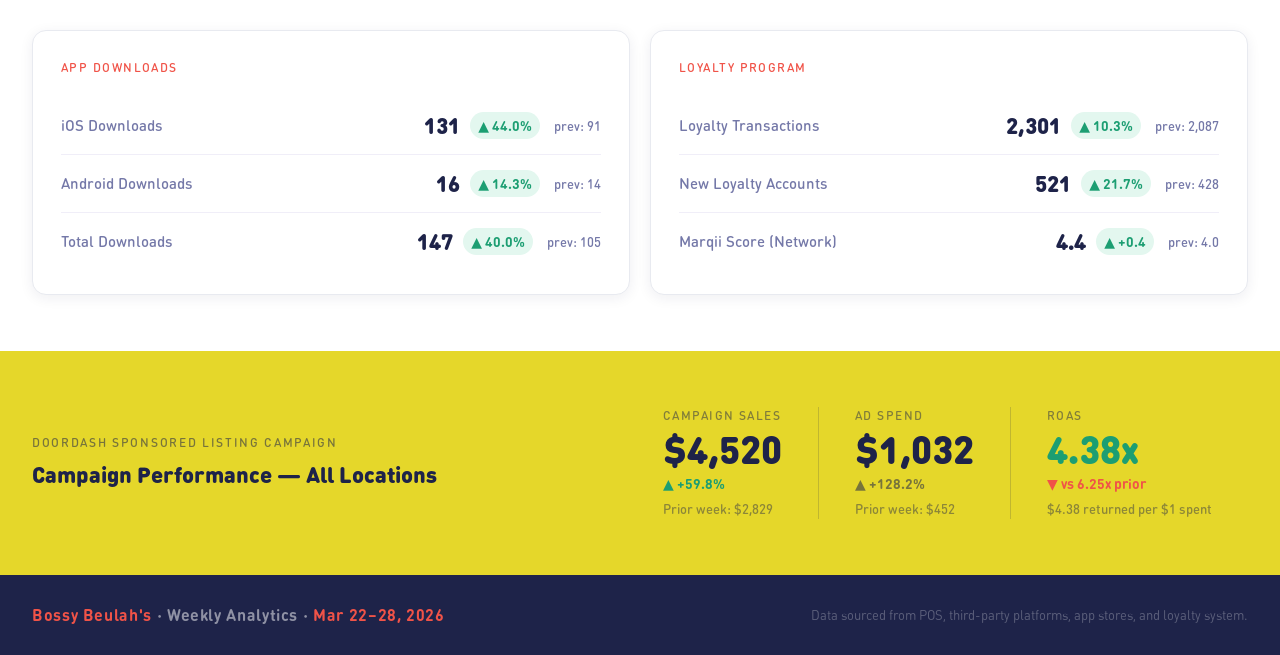
==== commit a99cffe9: "Rename index-bright.html to index.html Co-Authored-By: Claude Sonnet 4.6 <noreply@anthropic.com>" ====
--- a/bossy_beulahs/index.html
+++ b/bossy_beulahs/index.html
@@ -3,9 +3,10 @@
 <head>
   <meta charset="UTF-8" />
   <meta name="viewport" content="width=device-width, initial-scale=1.0" />
-  <title>Bossy Beulah's — Weekly Analytics Report · Mar 15–21, 2026</title>
+  <title>Bossy Beulah's — Weekly Analytics Report · Bright</title>
+  <link rel="icon" type="image/svg+xml" href="./favicon.svg" />
   <link rel="stylesheet" href="./css/fonts.css" />
-  <link rel="stylesheet" href="./css/report.css" />
+  <link rel="stylesheet" href="./css/report-bright.css" />
 </head>
 <body>
 
@@ -20,9 +21,17 @@
         alt="Bossy Beulah's Chicken Shack"
       />
       <div class="header-right">
-        <p class="header-label">Weekly Performance Summary</p>
-        <p class="header-title">Analytics Report</p>
-        <span class="header-date">Mar 15 – 21, 2026</span>
+        <div class="header-text">
+          <p class="header-label">Weekly Performance Summary</p>
+          <p class="header-title">Analytics Report</p>
+        </div>
+        <div class="header-date-wrap">
+          <select class="header-week-select" id="week-select" aria-label="Select reporting week">
+            <option value="2026-03-22">Mar 22 – 28, 2026</option>
+            <option value="2026-03-15">Mar 15 – 21, 2026</option>
+          </select>
+          <span class="header-date-chevron">▾</span>
+        </div>
       </div>
     </div>
   </header>
@@ -34,28 +43,33 @@
     <div class="inner">
       <div class="kpi-tile">
         <p class="kpi-tile-label">Total Revenue</p>
-        <p class="kpi-tile-value">$161,904</p>
+        <p class="kpi-tile-value" data-wf="kpi_rev">$176,767</p>
         <p class="kpi-tile-sub">All 6 active locations</p>
       </div>
       <div class="kpi-tile">
         <p class="kpi-tile-label">Week over Week</p>
-        <p class="kpi-tile-value negative">▼ 1.3%</p>
-        <p class="kpi-tile-sub">vs $164,083 prior week</p>
+        <p class="kpi-tile-value positive" data-wf="kpi_wow_val" data-wf-kpi-dir="kpi_wow_dir">▲ 9.2%</p>
+        <p class="kpi-tile-sub" data-wf="kpi_wow_prev">vs $161,904 prior week</p>
       </div>
       <div class="kpi-tile">
         <p class="kpi-tile-label">Month over Month</p>
-        <p class="kpi-tile-value positive">▲ 6.0%</p>
-        <p class="kpi-tile-sub">vs $152,741 prior month</p>
+        <p class="kpi-tile-value positive" data-wf="kpi_mom_val" data-wf-kpi-dir="kpi_mom_dir">▲ 18.5%</p>
+        <p class="kpi-tile-sub" data-wf="kpi_mom_prev">vs $149,178 prior month</p>
       </div>
       <div class="kpi-tile">
         <p class="kpi-tile-label">Year over Year</p>
-        <p class="kpi-tile-value positive">▲ 10.5%</p>
-        <p class="kpi-tile-sub">vs $146,576 prior year</p>
+        <p class="kpi-tile-value positive" data-wf="kpi_yoy_val" data-wf-kpi-dir="kpi_yoy_dir">▲ 22.0%</p>
+        <p class="kpi-tile-sub" data-wf="kpi_yoy_prev">vs $144,900 prior year</p>
       </div>
       <div class="kpi-tile">
         <p class="kpi-tile-label">Active Locations</p>
         <p class="kpi-tile-value">6</p>
         <p class="kpi-tile-sub">South End temporarily closed</p>
+      </div>
+      <div class="kpi-tile">
+        <p class="kpi-tile-label">Loyalty Members</p>
+        <p class="kpi-tile-value" data-wf="kpi_loyalty">521</p>
+        <p class="kpi-tile-sub" data-wf="kpi_loyalty_sub">▲ 21.7% vs 428 prior week</p>
       </div>
     </div>
   </section>
@@ -69,458 +83,404 @@
       <p class="section-title">Channel Breakdown — All Locations</p>
 
       <div class="channel-bar-wrap">
-        <div class="channel-bar-seg channel-seg-instore">In-Store 74.4%</div>
-        <div class="channel-bar-seg channel-seg-3p">3P 13.2%</div>
-        <div class="channel-bar-seg channel-seg-online">Online 12.4%</div>
+        <div class="channel-bar-seg channel-seg-instore" data-wf-flex="ch_instore_flex" style="flex:77.4"><span class="seg-label">In-Store</span><span class="seg-pct" data-wf="ch_instore_pct" data-wf-mob-w="ch_instore_mob">77.4%</span></div>
+        <div class="channel-bar-seg channel-seg-3p"      data-wf-flex="ch_3p_flex"      style="flex:12.2"><span class="seg-label">3P</span><span class="seg-pct" data-wf="ch_3p_pct" data-wf-mob-w="ch_3p_mob">12.2%</span></div>
+        <div class="channel-bar-seg channel-seg-online"  data-wf-flex="ch_online_flex"  style="flex:10.4"><span class="seg-label">Online</span><span class="seg-pct" data-wf="ch_online_pct" data-wf-mob-w="ch_online_mob">10.4%</span></div>
       </div>
 
       <div class="channel-tiles">
         <div class="channel-tile c-instore">
           <p class="channel-tile-label">In-Store</p>
-          <p class="channel-tile-value">$120,489</p>
-          <p class="channel-tile-sub">vs $122,503 prior week</p>
-          <p class="channel-tile-share">74.4% of revenue</p>
+          <p class="channel-tile-value" data-wf="ch_instore_rev">$136,788</p>
+          <p class="channel-tile-sub" data-wf="ch_instore_prev">vs $120,489 prior week</p>
+          <p class="channel-tile-share" data-wf="ch_instore_share">77.4% of revenue</p>
         </div>
         <div class="channel-tile c-3p">
           <p class="channel-tile-label">Third Party</p>
-          <p class="channel-tile-value">$21,406</p>
-          <p class="channel-tile-sub">vs $21,679 prior week</p>
-          <p class="channel-tile-share">13.2% of revenue</p>
+          <p class="channel-tile-value" data-wf="ch_3p_rev">$21,599</p>
+          <p class="channel-tile-sub" data-wf="ch_3p_prev">vs $21,412 prior week</p>
+          <p class="channel-tile-share" data-wf="ch_3p_share">12.2% of revenue</p>
         </div>
         <div class="channel-tile c-online">
           <p class="channel-tile-label">Online Orders</p>
-          <p class="channel-tile-value">$20,003</p>
-          <p class="channel-tile-sub">vs $19,901 prior week</p>
-          <p class="channel-tile-share">12.4% of revenue</p>
+          <p class="channel-tile-value" data-wf="ch_online_rev">$18,435</p>
+          <p class="channel-tile-sub" data-wf="ch_online_prev">vs $20,003 prior week</p>
+          <p class="channel-tile-share" data-wf="ch_online_share">10.4% of revenue</p>
         </div>
       </div>
     </div>
   </section>
 
   <!-- ============================================================
-       4. LOCATION PERFORMANCE TABLE
+       4 + 5. LOCATION DATA — TABLE / CARD TOGGLE
        ============================================================ -->
-  <section class="table-section page-section">
+  <section class="locations-section page-section" id="locations-section">
     <div class="inner">
-      <p class="section-eyebrow">Location Summary</p>
-      <p class="section-title">Performance by Location</p>
-      <div class="card-panel">
-        <div class="table-scroll">
-          <table>
-            <thead>
-              <tr>
-                <th>Location</th>
-                <th>Revenue</th>
-                <th>WoW</th>
-                <th>MoM</th>
-                <th>YoY</th>
-                <th>In-Store</th>
-                <th>Online Orders</th>
-                <th>Third Party</th>
-                <th>Loyalty Txns</th>
-                <th>Marqii</th>
-              </tr>
-            </thead>
-            <tbody>
-              <tr>
-                <td>
-                  <div class="td-location">Park Road</div>
-                </td>
-                <td class="td-revenue">$36,003</td>
-                <td><span class="delta down">▼ 7.0%</span></td>
-                <td><span class="delta up">▲ 2.7%</span></td>
-                <td><span class="delta new">NEW</span></td>
-                <td>$25,604</td>
-                <td>$4,985</td>
-                <td>$5,415</td>
-                <td>549</td>
-                <td>
-                  <span class="marqii-badge">
-                    <span class="marqii-dot red"></span>1.5
-                  </span>
-                </td>
-              </tr>
-              <tr>
-                <td>
-                  <div class="td-location">Freedom Drive</div>
-                </td>
-                <td class="td-revenue">$31,781</td>
-                <td><span class="delta up">▲ 16.5%</span></td>
-                <td><span class="delta up">▲ 24.2%</span></td>
-                <td><span class="delta up">▲ 9.1%</span></td>
-                <td>$22,743</td>
-                <td>$3,707</td>
-                <td>$5,326</td>
-                <td>544</td>
-                <td>
-                  <span class="marqii-badge">
-                    <span class="marqii-dot green"></span>5.0
-                  </span>
-                </td>
-              </tr>
-              <tr>
-                <td>
-                  <div class="td-location">Ballantyne</div>
-                </td>
-                <td class="td-revenue">$30,636</td>
-                <td><span class="delta down">▼ 4.9%</span></td>
-                <td><span class="delta up">▲ 7.7%</span></td>
-                <td><span class="delta down">▼ 10.7%</span></td>
-                <td>$23,490</td>
-                <td>$3,597</td>
-                <td>$3,550</td>
-                <td>359</td>
-                <td>
-                  <span class="marqii-badge">
-                    <span class="marqii-dot green"></span>5.0
-                  </span>
-                </td>
-              </tr>
-              <tr>
-                <td>
-                  <div class="td-location">Concord</div>
-                </td>
-                <td class="td-revenue">$24,981</td>
-                <td><span class="delta down">▼ 5.6%</span></td>
-                <td><span class="delta up">▲ 6.5%</span></td>
-                <td><span class="delta new">NEW</span></td>
-                <td>$18,580</td>
-                <td>$3,587</td>
-                <td>$2,815</td>
-                <td>346</td>
-                <td>
-                  <span class="marqii-badge">
-                    <span class="marqii-dot green"></span>5.0
-                  </span>
-                </td>
-              </tr>
-              <tr>
-                <td>
-                  <div class="td-location">Fort Mill</div>
-                </td>
-                <td class="td-revenue">$19,678</td>
-                <td><span class="delta down">▼ 13.6%</span></td>
-                <td><span class="delta down">▼ 4.9%</span></td>
-                <td><span class="delta down">▼ 42.0%</span></td>
-                <td>$16,664</td>
-                <td>$1,236</td>
-                <td>$1,778</td>
-                <td>289</td>
-                <td>
-                  <span class="marqii-badge">
-                    <span class="marqii-dot green"></span>5.0
-                  </span>
-                </td>
-              </tr>
-              <tr>
-                <td>
-                  <div class="td-location">Winston-Salem</div>
-                </td>
-                <td class="td-revenue">$18,821</td>
-                <td><span class="delta up">▲ 13.0%</span></td>
-                <td><span class="delta down">▼ 3.5%</span></td>
-                <td><span class="delta down">▼ 18.0%</span></td>
-                <td>$13,409</td>
-                <td>$2,891</td>
-                <td>$2,522</td>
-                <td>222</td>
-                <td>
-                  <span class="marqii-badge">
-                    <span class="marqii-dot amber"></span>2.9
-                  </span>
-                </td>
-              </tr>
-              <tr class="row-closed">
-                <td>
-                  <div class="td-location">South End</div>
-                  <div class="td-closed-note">Temporarily Closed</div>
-                </td>
-                <td class="td-revenue">—</td>
-                <td><span class="delta na">—</span></td>
-                <td><span class="delta na">—</span></td>
-                <td><span class="delta down">▼ 100%</span></td>
-                <td>—</td>
-                <td>—</td>
-                <td>—</td>
-                <td>—</td>
-                <td><span class="delta na">—</span></td>
-              </tr>
-            </tbody>
-          </table>
-        </div>
-      </div>
-    </div>
-  </section>
-
-  <!-- ============================================================
-       5. LOCATION DETAIL CARDS
-       ============================================================ -->
-  <section class="cards-section page-section">
-    <div class="inner">
-      <p class="section-eyebrow">Location Detail</p>
-      <p class="section-title">Active Location Breakdowns</p>
-
-      <div class="cards-grid">
-
-        <!-- Park Road -->
-        <div class="loc-card">
-          <div class="loc-card-header">
-            <div class="loc-card-name">Park Road</div>
-            <span class="marqii-badge">
-              <span class="marqii-dot red"></span>1.5
-            </span>
-          </div>
-          <div>
-            <div class="loc-card-revenue">$36,003</div>
-            <div class="loc-card-deltas" style="margin-top:8px;">
-              <span class="delta-label">WoW</span>
-              <span class="delta down">▼ 7.0%</span>
-              <span class="delta-label">MoM</span>
-              <span class="delta up">▲ 2.7%</span>
-              <span class="delta-label">YoY</span>
-              <span class="delta new">NEW</span>
-            </div>
-          </div>
-          <div>
-            <div class="mini-bar-wrap">
-              <div class="mini-seg mini-seg-instore" style="flex:71.1;"></div>
-              <div class="mini-seg mini-seg-3p"      style="flex:15.0;"></div>
-              <div class="mini-seg mini-seg-online"  style="flex:13.8;"></div>
-            </div>
-            <div class="mini-bar-labels">
-              <span class="mini-bar-label">In-Store 71%</span>
-              <span class="mini-bar-label">3P 15%</span>
-              <span class="mini-bar-label">Online 14%</span>
-            </div>
-          </div>
-          <div class="loc-card-footer">
-            <div class="loc-metric-group">
-              <span class="loc-metric-label">Loyalty Txns</span>
-              <span class="loc-metric-value">549</span>
-            </div>
-            <div class="loc-metric-group" style="text-align:right;">
-              <span class="loc-metric-label">3P Sales</span>
-              <span class="loc-metric-value">$5,415</span>
-            </div>
-          </div>
-        </div>
-
-        <!-- Freedom Drive -->
-        <div class="loc-card">
-          <div class="loc-card-header">
-            <div class="loc-card-name">Freedom Drive</div>
-            <span class="marqii-badge">
-              <span class="marqii-dot green"></span>5.0
-            </span>
-          </div>
-          <div>
-            <div class="loc-card-revenue">$31,781</div>
-            <div class="loc-card-deltas" style="margin-top:8px;">
-              <span class="delta-label">WoW</span>
-              <span class="delta up">▲ 16.5%</span>
-              <span class="delta-label">MoM</span>
-              <span class="delta up">▲ 24.2%</span>
-              <span class="delta-label">YoY</span>
-              <span class="delta up">▲ 9.1%</span>
-            </div>
-          </div>
-          <div>
-            <div class="mini-bar-wrap">
-              <div class="mini-seg mini-seg-instore" style="flex:71.6;"></div>
-              <div class="mini-seg mini-seg-3p"      style="flex:16.8;"></div>
-              <div class="mini-seg mini-seg-online"  style="flex:11.7;"></div>
-            </div>
-            <div class="mini-bar-labels">
-              <span class="mini-bar-label">In-Store 72%</span>
-              <span class="mini-bar-label">3P 17%</span>
-              <span class="mini-bar-label">Online 12%</span>
-            </div>
-          </div>
-          <div class="loc-card-footer">
-            <div class="loc-metric-group">
-              <span class="loc-metric-label">Loyalty Txns</span>
-              <span class="loc-metric-value">544</span>
-            </div>
-            <div class="loc-metric-group" style="text-align:right;">
-              <span class="loc-metric-label">3P Sales</span>
-              <span class="loc-metric-value">$5,326</span>
-            </div>
-          </div>
-        </div>
-
-        <!-- Ballantyne -->
-        <div class="loc-card">
-          <div class="loc-card-header">
-            <div class="loc-card-name">Ballantyne</div>
-            <span class="marqii-badge">
-              <span class="marqii-dot green"></span>5.0
-            </span>
-          </div>
-          <div>
-            <div class="loc-card-revenue">$30,636</div>
-            <div class="loc-card-deltas" style="margin-top:8px;">
-              <span class="delta-label">WoW</span>
-              <span class="delta down">▼ 4.9%</span>
-              <span class="delta-label">MoM</span>
-              <span class="delta up">▲ 7.7%</span>
-              <span class="delta-label">YoY</span>
-              <span class="delta down">▼ 10.7%</span>
-            </div>
-          </div>
-          <div>
-            <div class="mini-bar-wrap">
-              <div class="mini-seg mini-seg-instore" style="flex:76.7;"></div>
-              <div class="mini-seg mini-seg-3p"      style="flex:11.6;"></div>
-              <div class="mini-seg mini-seg-online"  style="flex:11.7;"></div>
-            </div>
-            <div class="mini-bar-labels">
-              <span class="mini-bar-label">In-Store 77%</span>
-              <span class="mini-bar-label">3P 12%</span>
-              <span class="mini-bar-label">Online 12%</span>
-            </div>
-          </div>
-          <div class="loc-card-footer">
-            <div class="loc-metric-group">
-              <span class="loc-metric-label">Loyalty Txns</span>
-              <span class="loc-metric-value">359</span>
-            </div>
-            <div class="loc-metric-group" style="text-align:right;">
-              <span class="loc-metric-label">3P Sales</span>
-              <span class="loc-metric-value">$3,550</span>
-            </div>
-          </div>
-        </div>
-
-        <!-- Concord -->
-        <div class="loc-card">
-          <div class="loc-card-header">
-            <div class="loc-card-name">Concord</div>
-            <span class="marqii-badge">
-              <span class="marqii-dot green"></span>5.0
-            </span>
-          </div>
-          <div>
-            <div class="loc-card-revenue">$24,981</div>
-            <div class="loc-card-deltas" style="margin-top:8px;">
-              <span class="delta-label">WoW</span>
-              <span class="delta down">▼ 5.6%</span>
-              <span class="delta-label">MoM</span>
-              <span class="delta up">▲ 6.5%</span>
-              <span class="delta-label">YoY</span>
-              <span class="delta new">NEW</span>
-            </div>
-          </div>
-          <div>
-            <div class="mini-bar-wrap">
-              <div class="mini-seg mini-seg-instore" style="flex:74.4;"></div>
-              <div class="mini-seg mini-seg-3p"      style="flex:11.3;"></div>
-              <div class="mini-seg mini-seg-online"  style="flex:14.4;"></div>
-            </div>
-            <div class="mini-bar-labels">
-              <span class="mini-bar-label">In-Store 74%</span>
-              <span class="mini-bar-label">3P 11%</span>
-              <span class="mini-bar-label">Online 14%</span>
-            </div>
-          </div>
-          <div class="loc-card-footer">
-            <div class="loc-metric-group">
-              <span class="loc-metric-label">Loyalty Txns</span>
-              <span class="loc-metric-value">346</span>
-            </div>
-            <div class="loc-metric-group" style="text-align:right;">
-              <span class="loc-metric-label">3P Sales</span>
-              <span class="loc-metric-value">$2,815</span>
-            </div>
-          </div>
-        </div>
-
-        <!-- Fort Mill -->
-        <div class="loc-card">
-          <div class="loc-card-header">
-            <div class="loc-card-name">Fort Mill</div>
-            <span class="marqii-badge">
-              <span class="marqii-dot green"></span>5.0
-            </span>
-          </div>
-          <div>
-            <div class="loc-card-revenue">$19,678</div>
-            <div class="loc-card-deltas" style="margin-top:8px;">
-              <span class="delta-label">WoW</span>
-              <span class="delta down">▼ 13.6%</span>
-              <span class="delta-label">MoM</span>
-              <span class="delta down">▼ 4.9%</span>
-              <span class="delta-label">YoY</span>
-              <span class="delta down">▼ 42.0%</span>
-            </div>
-          </div>
-          <div>
-            <div class="mini-bar-wrap">
-              <div class="mini-seg mini-seg-instore" style="flex:84.7;"></div>
-              <div class="mini-seg mini-seg-3p"      style="flex:9.0;"></div>
-              <div class="mini-seg mini-seg-online"  style="flex:6.3;"></div>
-            </div>
-            <div class="mini-bar-labels">
-              <span class="mini-bar-label">In-Store 85%</span>
-              <span class="mini-bar-label">3P 9%</span>
-              <span class="mini-bar-label">Online 6%</span>
-            </div>
-          </div>
-          <div class="loc-card-footer">
-            <div class="loc-metric-group">
-              <span class="loc-metric-label">Loyalty Txns</span>
-              <span class="loc-metric-value">289</span>
-            </div>
-            <div class="loc-metric-group" style="text-align:right;">
-              <span class="loc-metric-label">3P Sales</span>
-              <span class="loc-metric-value">$1,778</span>
-            </div>
-          </div>
-        </div>
-
-        <!-- Winston-Salem -->
-        <div class="loc-card">
-          <div class="loc-card-header">
-            <div class="loc-card-name">Winston-Salem</div>
-            <span class="marqii-badge">
-              <span class="marqii-dot amber"></span>2.9
-            </span>
-          </div>
-          <div>
-            <div class="loc-card-revenue">$18,821</div>
-            <div class="loc-card-deltas" style="margin-top:8px;">
-              <span class="delta-label">WoW</span>
-              <span class="delta up">▲ 13.0%</span>
-              <span class="delta-label">MoM</span>
-              <span class="delta down">▼ 3.5%</span>
-              <span class="delta-label">YoY</span>
-              <span class="delta down">▼ 18.0%</span>
-            </div>
-          </div>
-          <div>
-            <div class="mini-bar-wrap">
-              <div class="mini-seg mini-seg-instore" style="flex:71.2;"></div>
-              <div class="mini-seg mini-seg-3p"      style="flex:13.4;"></div>
-              <div class="mini-seg mini-seg-online"  style="flex:15.4;"></div>
-            </div>
-            <div class="mini-bar-labels">
-              <span class="mini-bar-label">In-Store 71%</span>
-              <span class="mini-bar-label">3P 13%</span>
-              <span class="mini-bar-label">Online 15%</span>
-            </div>
-          </div>
-          <div class="loc-card-footer">
-            <div class="loc-metric-group">
-              <span class="loc-metric-label">Loyalty Txns</span>
-              <span class="loc-metric-value">222</span>
-            </div>
-            <div class="loc-metric-group" style="text-align:right;">
-              <span class="loc-metric-label">3P Sales</span>
-              <span class="loc-metric-value">$2,522</span>
-            </div>
-          </div>
-        </div>
-
-      </div><!-- /cards-grid -->
+
+      <!-- Section header + toggle -->
+      <div class="locations-header">
+        <div>
+          <p class="section-eyebrow" id="loc-eyebrow">Location Summary</p>
+          <p class="section-title" id="loc-title">Performance by Location</p>
+        </div>
+        <div class="view-toggle">
+          <span class="toggle-label" id="label-table">Table</span>
+          <label class="toggle-switch">
+            <input type="checkbox" id="view-toggle-input" checked>
+            <span class="toggle-track"><span class="toggle-thumb"></span></span>
+          </label>
+          <span class="toggle-label" id="label-cards">Cards</span>
+        </div>
+      </div>
+
+      <!-- TABLE VIEW -->
+      <div id="view-table" style="display:none;">
+        <div class="card-panel">
+          <div class="table-scroll">
+            <table>
+              <thead>
+                <tr>
+                  <th>Location</th>
+                  <th>Revenue</th>
+                  <th>WoW</th>
+                  <th>MoM</th>
+                  <th>YoY</th>
+                  <th>In-Store</th>
+                  <th>Online Orders</th>
+                  <th>Third Party</th>
+                  <th>Loyalty Txns</th>
+                  <th>Marqii</th>
+                </tr>
+              </thead>
+              <tbody>
+                <tr>
+                  <td><div class="td-location">Park Road</div></td>
+                  <td class="td-revenue" data-wf="pr_rev">$39,656</td>
+                  <td><span class="delta up" data-wf="pr_wow" data-wf-delta="pr_wow_dir">▲ 10.1%</span></td>
+                  <td><span class="delta up" data-wf="pr_mom" data-wf-delta="pr_mom_dir">▲ 16.5%</span></td>
+                  <td><span class="delta new" data-wf="pr_yoy" data-wf-delta="pr_yoy_dir">NEW</span></td>
+                  <td data-wf="pr_instore">$30,353</td>
+                  <td data-wf="pr_online">$4,489</td>
+                  <td data-wf="pr_3p">$4,814</td>
+                  <td data-wf="pr_loyalty">585</td>
+                  <td><span class="marqii-badge"><span class="marqii-dot amber" data-wf-dot="pr_dot"></span><span data-wf="pr_marqii">3.7</span></span></td>
+                </tr>
+                <tr>
+                  <td><div class="td-location">Freedom Drive</div></td>
+                  <td class="td-revenue" data-wf="fd_rev">$32,247</td>
+                  <td><span class="delta up" data-wf="fd_wow" data-wf-delta="fd_wow_dir">▲ 1.5%</span></td>
+                  <td><span class="delta up" data-wf="fd_mom" data-wf-delta="fd_mom_dir">▲ 27.8%</span></td>
+                  <td><span class="delta down" data-wf="fd_yoy" data-wf-delta="fd_yoy_dir">▼ 1.5%</span></td>
+                  <td data-wf="fd_instore">$22,383</td>
+                  <td data-wf="fd_online">$4,378</td>
+                  <td data-wf="fd_3p">$5,486</td>
+                  <td data-wf="fd_loyalty">377</td>
+                  <td><span class="marqii-badge"><span class="marqii-dot green" data-wf-dot="fd_dot"></span><span data-wf="fd_marqii">5.0</span></span></td>
+                </tr>
+                <tr>
+                  <td><div class="td-location">Ballantyne</div></td>
+                  <td class="td-revenue" data-wf="bal_rev">$32,433</td>
+                  <td><span class="delta up" data-wf="bal_wow" data-wf-delta="bal_wow_dir">▲ 5.9%</span></td>
+                  <td><span class="delta up" data-wf="bal_mom" data-wf-delta="bal_mom_dir">▲ 35.4%</span></td>
+                  <td><span class="delta down" data-wf="bal_yoy" data-wf-delta="bal_yoy_dir">▼ 5.2%</span></td>
+                  <td data-wf="bal_instore">$25,841</td>
+                  <td data-wf="bal_online">$2,822</td>
+                  <td data-wf="bal_3p">$3,771</td>
+                  <td data-wf="bal_loyalty">393</td>
+                  <td><span class="marqii-badge"><span class="marqii-dot green" data-wf-dot="bal_dot"></span><span data-wf="bal_marqii">5.0</span></span></td>
+                </tr>
+                <tr>
+                  <td><div class="td-location">Concord</div></td>
+                  <td class="td-revenue" data-wf="con_rev">$26,994</td>
+                  <td><span class="delta up" data-wf="con_wow" data-wf-delta="con_wow_dir">▲ 8.1%</span></td>
+                  <td><span class="delta up" data-wf="con_mom" data-wf-delta="con_mom_dir">▲ 1.7%</span></td>
+                  <td><span class="delta new" data-wf="con_yoy" data-wf-delta="con_yoy_dir">NEW</span></td>
+                  <td data-wf="con_instore">$21,947</td>
+                  <td data-wf="con_online">$2,357</td>
+                  <td data-wf="con_3p">$2,690</td>
+                  <td data-wf="con_loyalty">402</td>
+                  <td><span class="marqii-badge"><span class="marqii-dot green" data-wf-dot="con_dot"></span><span data-wf="con_marqii">5.0</span></span></td>
+                </tr>
+                <tr>
+                  <td><div class="td-location">Fort Mill</div></td>
+                  <td class="td-revenue" data-wf="fm_rev">$24,835</td>
+                  <td><span class="delta up" data-wf="fm_wow" data-wf-delta="fm_wow_dir">▲ 26.2%</span></td>
+                  <td><span class="delta up" data-wf="fm_mom" data-wf-delta="fm_mom_dir">▲ 24.3%</span></td>
+                  <td><span class="delta down" data-wf="fm_yoy" data-wf-delta="fm_yoy_dir">▼ 12.3%</span></td>
+                  <td data-wf="fm_instore">$20,634</td>
+                  <td data-wf="fm_online">$2,399</td>
+                  <td data-wf="fm_3p">$1,857</td>
+                  <td data-wf="fm_loyalty">302</td>
+                  <td><span class="marqii-badge"><span class="marqii-dot amber" data-wf-dot="fm_dot"></span><span data-wf="fm_marqii">4.5</span></span></td>
+                </tr>
+                <tr>
+                  <td><div class="td-location">Winston-Salem</div></td>
+                  <td class="td-revenue" data-wf="ws_rev">$20,602</td>
+                  <td><span class="delta up" data-wf="ws_wow" data-wf-delta="ws_wow_dir">▲ 9.5%</span></td>
+                  <td><span class="delta up" data-wf="ws_mom" data-wf-delta="ws_mom_dir">▲ 6.1%</span></td>
+                  <td><span class="delta down" data-wf="ws_yoy" data-wf-delta="ws_yoy_dir">▼ 17.7%</span></td>
+                  <td data-wf="ws_instore">$15,630</td>
+                  <td data-wf="ws_online">$1,991</td>
+                  <td data-wf="ws_3p">$2,981</td>
+                  <td data-wf="ws_loyalty">242</td>
+                  <td><span class="marqii-badge"><span class="marqii-dot amber" data-wf-dot="ws_dot"></span><span data-wf="ws_marqii">3.6</span></span></td>
+                </tr>
+                <tr class="row-closed">
+                  <td>
+                    <div class="td-location">South End</div>
+                    <div class="td-closed-note">Temporarily Closed</div>
+                  </td>
+                  <td class="td-revenue">—</td>
+                  <td><span class="delta na">—</span></td>
+                  <td><span class="delta na">—</span></td>
+                  <td><span class="delta down">▼ 100%</span></td>
+                  <td>—</td>
+                  <td>—</td>
+                  <td>—</td>
+                  <td>—</td>
+                  <td><span class="delta na">—</span></td>
+                </tr>
+              </tbody>
+            </table>
+          </div>
+        </div>
+      </div><!-- /view-table -->
+
+      <!-- CARD VIEW (default) -->
+      <div id="view-cards">
+        <div class="cards-grid">
+
+          <!-- Park Road -->
+          <div class="loc-card">
+            <div class="loc-card-header">
+              <div class="loc-card-name">Park Road</div>
+              <span class="marqii-badge"><span class="marqii-dot amber" data-wf-dot="pr_dot"></span><span data-wf="pr_marqii_badge">Marqii 3.7</span></span>
+            </div>
+            <div>
+              <div class="loc-card-revenue" data-wf="pr_rev">$39,656</div>
+              <div class="loc-card-deltas" style="margin-top:8px;">
+                <span class="delta-pair"><span class="delta-label">WoW</span><span class="delta up" data-wf="pr_wow" data-wf-delta="pr_wow_dir">▲ 10.1%</span></span>
+                <span class="delta-pair"><span class="delta-label">MoM</span><span class="delta up" data-wf="pr_mom" data-wf-delta="pr_mom_dir">▲ 16.5%</span></span>
+                <span class="delta-pair"><span class="delta-label">YoY</span><span class="delta new" data-wf="pr_yoy" data-wf-delta="pr_yoy_dir">NEW</span></span>
+              </div>
+            </div>
+            <div>
+              <div class="mini-bar-wrap">
+                <div class="mini-seg mini-seg-instore" data-wf-flex="pr_mini_instore" style="flex:76.5;"></div>
+                <div class="mini-seg mini-seg-3p"      data-wf-flex="pr_mini_3p"      style="flex:12.1;"></div>
+                <div class="mini-seg mini-seg-online"  data-wf-flex="pr_mini_online"  style="flex:11.3;"></div>
+              </div>
+              <div class="mini-bar-labels">
+                <span class="mini-bar-label" data-wf="pr_mini_instore_lbl">In-Store 77%</span>
+                <span class="mini-bar-label" data-wf="pr_mini_3p_lbl">3P 12%</span>
+                <span class="mini-bar-label" data-wf="pr_mini_online_lbl">Online 11%</span>
+              </div>
+            </div>
+            <div class="loc-card-footer">
+              <div class="loc-metric-group">
+                <span class="loc-metric-label">Loyalty Txns</span>
+                <span class="loc-metric-value" data-wf="pr_loyalty">585</span>
+              </div>
+              <div class="loc-metric-group" style="text-align:right;">
+                <span class="loc-metric-label">3P Sales</span>
+                <span class="loc-metric-value" data-wf="pr_3p">$4,814</span>
+              </div>
+            </div>
+          </div>
+
+          <!-- Freedom Drive -->
+          <div class="loc-card">
+            <div class="loc-card-header">
+              <div class="loc-card-name">Freedom Drive</div>
+              <span class="marqii-badge"><span class="marqii-dot green" data-wf-dot="fd_dot"></span><span data-wf="fd_marqii_badge">Marqii 5.0</span></span>
+            </div>
+            <div>
+              <div class="loc-card-revenue" data-wf="fd_rev">$32,247</div>
+              <div class="loc-card-deltas" style="margin-top:8px;">
+                <span class="delta-pair"><span class="delta-label">WoW</span><span class="delta up" data-wf="fd_wow" data-wf-delta="fd_wow_dir">▲ 1.5%</span></span>
+                <span class="delta-pair"><span class="delta-label">MoM</span><span class="delta up" data-wf="fd_mom" data-wf-delta="fd_mom_dir">▲ 27.8%</span></span>
+                <span class="delta-pair"><span class="delta-label">YoY</span><span class="delta down" data-wf="fd_yoy" data-wf-delta="fd_yoy_dir">▼ 1.5%</span></span>
+              </div>
+            </div>
+            <div>
+              <div class="mini-bar-wrap">
+                <div class="mini-seg mini-seg-instore" data-wf-flex="fd_mini_instore" style="flex:69.4;"></div>
+                <div class="mini-seg mini-seg-3p"      data-wf-flex="fd_mini_3p"      style="flex:17.0;"></div>
+                <div class="mini-seg mini-seg-online"  data-wf-flex="fd_mini_online"  style="flex:13.6;"></div>
+              </div>
+              <div class="mini-bar-labels">
+                <span class="mini-bar-label" data-wf="fd_mini_instore_lbl">In-Store 69%</span>
+                <span class="mini-bar-label" data-wf="fd_mini_3p_lbl">3P 17%</span>
+                <span class="mini-bar-label" data-wf="fd_mini_online_lbl">Online 14%</span>
+              </div>
+            </div>
+            <div class="loc-card-footer">
+              <div class="loc-metric-group">
+                <span class="loc-metric-label">Loyalty Txns</span>
+                <span class="loc-metric-value" data-wf="fd_loyalty">377</span>
+              </div>
+              <div class="loc-metric-group" style="text-align:right;">
+                <span class="loc-metric-label">3P Sales</span>
+                <span class="loc-metric-value" data-wf="fd_3p">$5,486</span>
+              </div>
+            </div>
+          </div>
+
+          <!-- Ballantyne -->
+          <div class="loc-card">
+            <div class="loc-card-header">
+              <div class="loc-card-name">Ballantyne</div>
+              <span class="marqii-badge"><span class="marqii-dot green" data-wf-dot="bal_dot"></span><span data-wf="bal_marqii_badge">Marqii 5.0</span></span>
+            </div>
+            <div>
+              <div class="loc-card-revenue" data-wf="bal_rev">$32,433</div>
+              <div class="loc-card-deltas" style="margin-top:8px;">
+                <span class="delta-pair"><span class="delta-label">WoW</span><span class="delta up" data-wf="bal_wow" data-wf-delta="bal_wow_dir">▲ 5.9%</span></span>
+                <span class="delta-pair"><span class="delta-label">MoM</span><span class="delta up" data-wf="bal_mom" data-wf-delta="bal_mom_dir">▲ 35.4%</span></span>
+                <span class="delta-pair"><span class="delta-label">YoY</span><span class="delta down" data-wf="bal_yoy" data-wf-delta="bal_yoy_dir">▼ 5.2%</span></span>
+              </div>
+            </div>
+            <div>
+              <div class="mini-bar-wrap">
+                <div class="mini-seg mini-seg-instore" data-wf-flex="bal_mini_instore" style="flex:79.7;"></div>
+                <div class="mini-seg mini-seg-3p"      data-wf-flex="bal_mini_3p"      style="flex:11.6;"></div>
+                <div class="mini-seg mini-seg-online"  data-wf-flex="bal_mini_online"  style="flex:8.7;"></div>
+              </div>
+              <div class="mini-bar-labels">
+                <span class="mini-bar-label" data-wf="bal_mini_instore_lbl">In-Store 80%</span>
+                <span class="mini-bar-label" data-wf="bal_mini_3p_lbl">3P 12%</span>
+                <span class="mini-bar-label" data-wf="bal_mini_online_lbl">Online 9%</span>
+              </div>
+            </div>
+            <div class="loc-card-footer">
+              <div class="loc-metric-group">
+                <span class="loc-metric-label">Loyalty Txns</span>
+                <span class="loc-metric-value" data-wf="bal_loyalty">393</span>
+              </div>
+              <div class="loc-metric-group" style="text-align:right;">
+                <span class="loc-metric-label">3P Sales</span>
+                <span class="loc-metric-value" data-wf="bal_3p">$3,771</span>
+              </div>
+            </div>
+          </div>
+
+          <!-- Concord -->
+          <div class="loc-card">
+            <div class="loc-card-header">
+              <div class="loc-card-name">Concord</div>
+              <span class="marqii-badge"><span class="marqii-dot green" data-wf-dot="con_dot"></span><span data-wf="con_marqii_badge">Marqii 5.0</span></span>
+            </div>
+            <div>
+              <div class="loc-card-revenue" data-wf="con_rev">$26,994</div>
+              <div class="loc-card-deltas" style="margin-top:8px;">
+                <span class="delta-pair"><span class="delta-label">WoW</span><span class="delta up" data-wf="con_wow" data-wf-delta="con_wow_dir">▲ 8.1%</span></span>
+                <span class="delta-pair"><span class="delta-label">MoM</span><span class="delta up" data-wf="con_mom" data-wf-delta="con_mom_dir">▲ 1.7%</span></span>
+                <span class="delta-pair"><span class="delta-label">YoY</span><span class="delta new" data-wf="con_yoy" data-wf-delta="con_yoy_dir">NEW</span></span>
+              </div>
+            </div>
+            <div>
+              <div class="mini-bar-wrap">
+                <div class="mini-seg mini-seg-instore" data-wf-flex="con_mini_instore" style="flex:81.3;"></div>
+                <div class="mini-seg mini-seg-3p"      data-wf-flex="con_mini_3p"      style="flex:10.0;"></div>
+                <div class="mini-seg mini-seg-online"  data-wf-flex="con_mini_online"  style="flex:8.7;"></div>
+              </div>
+              <div class="mini-bar-labels">
+                <span class="mini-bar-label" data-wf="con_mini_instore_lbl">In-Store 81%</span>
+                <span class="mini-bar-label" data-wf="con_mini_3p_lbl">3P 10%</span>
+                <span class="mini-bar-label" data-wf="con_mini_online_lbl">Online 9%</span>
+              </div>
+            </div>
+            <div class="loc-card-footer">
+              <div class="loc-metric-group">
+                <span class="loc-metric-label">Loyalty Txns</span>
+                <span class="loc-metric-value" data-wf="con_loyalty">402</span>
+              </div>
+              <div class="loc-metric-group" style="text-align:right;">
+                <span class="loc-metric-label">3P Sales</span>
+                <span class="loc-metric-value" data-wf="con_3p">$2,690</span>
+              </div>
+            </div>
+          </div>
+
+          <!-- Fort Mill -->
+          <div class="loc-card">
+            <div class="loc-card-header">
+              <div class="loc-card-name">Fort Mill</div>
+              <span class="marqii-badge"><span class="marqii-dot amber" data-wf-dot="fm_dot"></span><span data-wf="fm_marqii_badge">Marqii 4.5</span></span>
+            </div>
+            <div>
+              <div class="loc-card-revenue" data-wf="fm_rev">$24,835</div>
+              <div class="loc-card-deltas" style="margin-top:8px;">
+                <span class="delta-pair"><span class="delta-label">WoW</span><span class="delta up" data-wf="fm_wow" data-wf-delta="fm_wow_dir">▲ 26.2%</span></span>
+                <span class="delta-pair"><span class="delta-label">MoM</span><span class="delta up" data-wf="fm_mom" data-wf-delta="fm_mom_dir">▲ 24.3%</span></span>
+                <span class="delta-pair"><span class="delta-label">YoY</span><span class="delta down" data-wf="fm_yoy" data-wf-delta="fm_yoy_dir">▼ 12.3%</span></span>
+              </div>
+            </div>
+            <div>
+              <div class="mini-bar-wrap">
+                <div class="mini-seg mini-seg-instore" data-wf-flex="fm_mini_instore" style="flex:82.9;"></div>
+                <div class="mini-seg mini-seg-3p"      data-wf-flex="fm_mini_3p"      style="flex:7.5;"></div>
+                <div class="mini-seg mini-seg-online"  data-wf-flex="fm_mini_online"  style="flex:9.6;"></div>
+              </div>
+              <div class="mini-bar-labels">
+                <span class="mini-bar-label" data-wf="fm_mini_instore_lbl">In-Store 83%</span>
+                <span class="mini-bar-label" data-wf="fm_mini_3p_lbl">3P 8%</span>
+                <span class="mini-bar-label" data-wf="fm_mini_online_lbl">Online 10%</span>
+              </div>
+            </div>
+            <div class="loc-card-footer">
+              <div class="loc-metric-group">
+                <span class="loc-metric-label">Loyalty Txns</span>
+                <span class="loc-metric-value" data-wf="fm_loyalty">302</span>
+              </div>
+              <div class="loc-metric-group" style="text-align:right;">
+                <span class="loc-metric-label">3P Sales</span>
+                <span class="loc-metric-value" data-wf="fm_3p">$1,857</span>
+              </div>
+            </div>
+          </div>
+
+          <!-- Winston-Salem -->
+          <div class="loc-card">
+            <div class="loc-card-header">
+              <div class="loc-card-name">Winston-Salem</div>
+              <span class="marqii-badge"><span class="marqii-dot amber" data-wf-dot="ws_dot"></span><span data-wf="ws_marqii_badge">Marqii 3.6</span></span>
+            </div>
+            <div>
+              <div class="loc-card-revenue" data-wf="ws_rev">$20,602</div>
+              <div class="loc-card-deltas" style="margin-top:8px;">
+                <span class="delta-pair"><span class="delta-label">WoW</span><span class="delta up" data-wf="ws_wow" data-wf-delta="ws_wow_dir">▲ 9.5%</span></span>
+                <span class="delta-pair"><span class="delta-label">MoM</span><span class="delta up" data-wf="ws_mom" data-wf-delta="ws_mom_dir">▲ 6.1%</span></span>
+                <span class="delta-pair"><span class="delta-label">YoY</span><span class="delta down" data-wf="ws_yoy" data-wf-delta="ws_yoy_dir">▼ 17.7%</span></span>
+              </div>
+            </div>
+            <div>
+              <div class="mini-bar-wrap">
+                <div class="mini-seg mini-seg-instore" data-wf-flex="ws_mini_instore" style="flex:75.9;"></div>
+                <div class="mini-seg mini-seg-3p"      data-wf-flex="ws_mini_3p"      style="flex:14.5;"></div>
+                <div class="mini-seg mini-seg-online"  data-wf-flex="ws_mini_online"  style="flex:9.7;"></div>
+              </div>
+              <div class="mini-bar-labels">
+                <span class="mini-bar-label" data-wf="ws_mini_instore_lbl">In-Store 76%</span>
+                <span class="mini-bar-label" data-wf="ws_mini_3p_lbl">3P 15%</span>
+                <span class="mini-bar-label" data-wf="ws_mini_online_lbl">Online 10%</span>
+              </div>
+            </div>
+            <div class="loc-card-footer">
+              <div class="loc-metric-group">
+                <span class="loc-metric-label">Loyalty Txns</span>
+                <span class="loc-metric-value" data-wf="ws_loyalty">242</span>
+              </div>
+              <div class="loc-metric-group" style="text-align:right;">
+                <span class="loc-metric-label">3P Sales</span>
+                <span class="loc-metric-value" data-wf="ws_3p">$2,981</span>
+              </div>
+            </div>
+          </div>
+
+        </div><!-- /cards-grid -->
+      </div><!-- /view-cards -->
+
     </div>
   </section>
 
@@ -540,25 +500,25 @@
           <div class="stat-row">
             <span class="stat-label">iOS Downloads</span>
             <div class="stat-right">
-              <span class="stat-value">91</span>
-              <span class="delta down">▼ 17.3%</span>
-              <span class="stat-prev">prev: 110</span>
+              <span class="stat-value" data-wf="ios_val">131</span>
+              <span class="delta up" data-wf="ios_delta" data-wf-delta="ios_dir">▲ 44.0%</span>
+              <span class="stat-prev" data-wf="ios_prev">prev: 91</span>
             </div>
           </div>
           <div class="stat-row">
             <span class="stat-label">Android Downloads</span>
             <div class="stat-right">
-              <span class="stat-value">14</span>
-              <span class="delta down">▼ 22.2%</span>
-              <span class="stat-prev">prev: 18</span>
+              <span class="stat-value" data-wf="and_val">16</span>
+              <span class="delta up" data-wf="and_delta" data-wf-delta="and_dir">▲ 14.3%</span>
+              <span class="stat-prev" data-wf="and_prev">prev: 14</span>
             </div>
           </div>
           <div class="stat-row">
             <span class="stat-label">Total Downloads</span>
             <div class="stat-right">
-              <span class="stat-value">105</span>
-              <span class="delta down">▼ 18.0%</span>
-              <span class="stat-prev">prev: 128</span>
+              <span class="stat-value" data-wf="tot_val">147</span>
+              <span class="delta up" data-wf="tot_delta" data-wf-delta="tot_dir">▲ 40.0%</span>
+              <span class="stat-prev" data-wf="tot_prev">prev: 105</span>
             </div>
           </div>
         </div>
@@ -569,25 +529,25 @@
           <div class="stat-row">
             <span class="stat-label">Loyalty Transactions</span>
             <div class="stat-right">
-              <span class="stat-value">2,087</span>
-              <span class="delta down">▼ 4.4%</span>
-              <span class="stat-prev">prev: 2,184</span>
+              <span class="stat-value" data-wf="loy_txns_val">2,301</span>
+              <span class="delta up" data-wf="loy_txns_delta" data-wf-delta="loy_txns_dir">▲ 10.3%</span>
+              <span class="stat-prev" data-wf="loy_txns_prev">prev: 2,087</span>
             </div>
           </div>
           <div class="stat-row">
             <span class="stat-label">New Loyalty Accounts</span>
             <div class="stat-right">
-              <span class="stat-value">428</span>
-              <span class="delta down">▼ 15.1%</span>
-              <span class="stat-prev">prev: 504</span>
+              <span class="stat-value" data-wf="loy_accts_val">521</span>
+              <span class="delta up" data-wf="loy_accts_delta" data-wf-delta="loy_accts_dir">▲ 21.7%</span>
+              <span class="stat-prev" data-wf="loy_accts_prev">prev: 428</span>
             </div>
           </div>
           <div class="stat-row">
             <span class="stat-label">Marqii Score (Network)</span>
             <div class="stat-right">
-              <span class="stat-value">4.0</span>
-              <span class="delta down">▼ 0.7</span>
-              <span class="stat-prev">prev: 4.7</span>
+              <span class="stat-value" data-wf="net_marqii_val">4.4</span>
+              <span class="delta up" data-wf="net_marqii_delta" data-wf-delta="net_marqii_dir">▲ +0.4</span>
+              <span class="stat-prev" data-wf="net_marqii_prev">prev: 4.0</span>
             </div>
           </div>
         </div>
@@ -602,16 +562,33 @@
   <section class="dd-section page-section">
     <div class="inner">
       <div class="dd-inner">
-        <div>
-          <p class="dd-label">DoorDash Campaign Performance</p>
-          <p class="dd-title">Paid Campaign Sales — All Locations</p>
-        </div>
-        <div class="dd-right">
-          <div class="dd-value">$2,829</div>
-          <div class="dd-meta">
-            <span class="dd-prev">Prior week: $2,601</span>
-            <span class="dd-delta">▲ +$228.66 · +8.8%</span>
-          </div>
+        <div class="dd-left">
+          <p class="dd-label">DoorDash Sponsored Listing Campaign</p>
+          <p class="dd-title">Campaign Performance — All Locations</p>
+        </div>
+        <div class="dd-stats">
+
+          <div class="dd-stat">
+            <p class="dd-stat-label">Campaign Sales</p>
+            <p class="dd-stat-value" data-wf="dd_sales_val">$4,520</p>
+            <span class="dd-stat-delta positive" data-wf="dd_sales_delta" data-wf-dd-dir="dd_sales_ddir">▲ +59.8%</span>
+            <p class="dd-stat-prev" data-wf="dd_sales_prev">Prior week: $2,829</p>
+          </div>
+
+          <div class="dd-stat">
+            <p class="dd-stat-label">Ad Spend</p>
+            <p class="dd-stat-value" data-wf="dd_spend_val">$1,032</p>
+            <span class="dd-stat-delta neutral" data-wf="dd_spend_delta">▲ +128.2%</span>
+            <p class="dd-stat-prev" data-wf="dd_spend_prev">Prior week: $452</p>
+          </div>
+
+          <div class="dd-stat dd-stat-highlight">
+            <p class="dd-stat-label">ROAS</p>
+            <p class="dd-stat-value" data-wf="dd_roas_val">4.38x</p>
+            <span class="dd-stat-delta negative" data-wf="dd_roas_delta" data-wf-dd-dir="dd_roas_ddir">▼ vs 6.25x prior</span>
+            <p class="dd-stat-prev" data-wf="dd_roas_note">$4.38 returned per $1 spent</p>
+          </div>
+
         </div>
       </div>
     </div>
@@ -624,7 +601,7 @@
     <div class="inner">
       <div class="footer-inner">
         <p class="footer-brand">
-          <span>Bossy Beulah's</span> &middot; Weekly Analytics &middot; Mar 15–21, 2026
+          <span>Bossy Beulah's</span> &middot; Weekly Analytics &middot; <span data-wf="footer_date">Mar 22–28, 2026</span>
         </p>
         <p class="footer-note">
           Data sourced from POS, third-party platforms, app stores, and loyalty system.
@@ -633,5 +610,227 @@
     </div>
   </footer>
 
+
+  <script>
+    var WEEKS = {
+      "2026-03-22": {
+        // KPI
+        kpi_rev: "$176,767",
+        kpi_wow_val: "▲ 9.2%",    kpi_wow_dir: "positive",  kpi_wow_prev: "vs $161,904 prior week",
+        kpi_mom_val: "▲ 18.5%",   kpi_mom_dir: "positive",  kpi_mom_prev: "vs $149,178 prior month",
+        kpi_yoy_val: "▲ 22.0%",   kpi_yoy_dir: "positive",  kpi_yoy_prev: "vs $144,900 prior year",
+        kpi_loyalty: "521",        kpi_loyalty_sub: "▲ 21.7% vs 428 prior week",
+        // Channel bar
+        ch_instore_flex: 77.4, ch_3p_flex: 12.2, ch_online_flex: 10.4,
+        ch_instore_mob: 77.4,  ch_3p_mob: 12.2,  ch_online_mob: 10.4,
+        ch_instore_pct: "77.4%", ch_3p_pct: "12.2%", ch_online_pct: "10.4%",
+        ch_instore_rev: "$136,788", ch_instore_prev: "vs $120,489 prior week", ch_instore_share: "77.4% of revenue",
+        ch_3p_rev: "$21,599",       ch_3p_prev: "vs $21,412 prior week",       ch_3p_share: "12.2% of revenue",
+        ch_online_rev: "$18,435",   ch_online_prev: "vs $20,003 prior week",   ch_online_share: "10.4% of revenue",
+        // Park Road
+        pr_rev: "$39,656", pr_wow: "▲ 10.1%", pr_wow_dir: "up", pr_mom: "▲ 16.5%", pr_mom_dir: "up", pr_yoy: "NEW", pr_yoy_dir: "new",
+        pr_instore: "$30,353", pr_online: "$4,489", pr_3p: "$4,814", pr_loyalty: "585",
+        pr_marqii: "3.7", pr_dot: "amber", pr_marqii_badge: "Marqii 3.7",
+        pr_mini_instore: 76.5, pr_mini_3p: 12.1, pr_mini_online: 11.3,
+        pr_mini_instore_lbl: "In-Store 77%", pr_mini_3p_lbl: "3P 12%", pr_mini_online_lbl: "Online 11%",
+        // Freedom Drive
+        fd_rev: "$32,247", fd_wow: "▲ 1.5%", fd_wow_dir: "up", fd_mom: "▲ 27.8%", fd_mom_dir: "up", fd_yoy: "▼ 1.5%", fd_yoy_dir: "down",
+        fd_instore: "$22,383", fd_online: "$4,378", fd_3p: "$5,486", fd_loyalty: "377",
+        fd_marqii: "5.0", fd_dot: "green", fd_marqii_badge: "Marqii 5.0",
+        fd_mini_instore: 69.4, fd_mini_3p: 17.0, fd_mini_online: 13.6,
+        fd_mini_instore_lbl: "In-Store 69%", fd_mini_3p_lbl: "3P 17%", fd_mini_online_lbl: "Online 14%",
+        // Ballantyne
+        bal_rev: "$32,433", bal_wow: "▲ 5.9%", bal_wow_dir: "up", bal_mom: "▲ 35.4%", bal_mom_dir: "up", bal_yoy: "▼ 5.2%", bal_yoy_dir: "down",
+        bal_instore: "$25,841", bal_online: "$2,822", bal_3p: "$3,771", bal_loyalty: "393",
+        bal_marqii: "5.0", bal_dot: "green", bal_marqii_badge: "Marqii 5.0",
+        bal_mini_instore: 79.7, bal_mini_3p: 11.6, bal_mini_online: 8.7,
+        bal_mini_instore_lbl: "In-Store 80%", bal_mini_3p_lbl: "3P 12%", bal_mini_online_lbl: "Online 9%",
+        // Concord
+        con_rev: "$26,994", con_wow: "▲ 8.1%", con_wow_dir: "up", con_mom: "▲ 1.7%", con_mom_dir: "up", con_yoy: "NEW", con_yoy_dir: "new",
+        con_instore: "$21,947", con_online: "$2,357", con_3p: "$2,690", con_loyalty: "402",
+        con_marqii: "5.0", con_dot: "green", con_marqii_badge: "Marqii 5.0",
+        con_mini_instore: 81.3, con_mini_3p: 10.0, con_mini_online: 8.7,
+        con_mini_instore_lbl: "In-Store 81%", con_mini_3p_lbl: "3P 10%", con_mini_online_lbl: "Online 9%",
+        // Fort Mill
+        fm_rev: "$24,835", fm_wow: "▲ 26.2%", fm_wow_dir: "up", fm_mom: "▲ 24.3%", fm_mom_dir: "up", fm_yoy: "▼ 12.3%", fm_yoy_dir: "down",
+        fm_instore: "$20,634", fm_online: "$2,399", fm_3p: "$1,857", fm_loyalty: "302",
+        fm_marqii: "4.5", fm_dot: "amber", fm_marqii_badge: "Marqii 4.5",
+        fm_mini_instore: 82.9, fm_mini_3p: 7.5, fm_mini_online: 9.6,
+        fm_mini_instore_lbl: "In-Store 83%", fm_mini_3p_lbl: "3P 8%", fm_mini_online_lbl: "Online 10%",
+        // Winston-Salem
+        ws_rev: "$20,602", ws_wow: "▲ 9.5%", ws_wow_dir: "up", ws_mom: "▲ 6.1%", ws_mom_dir: "up", ws_yoy: "▼ 17.7%", ws_yoy_dir: "down",
+        ws_instore: "$15,630", ws_online: "$1,991", ws_3p: "$2,981", ws_loyalty: "242",
+        ws_marqii: "3.6", ws_dot: "amber", ws_marqii_badge: "Marqii 3.6",
+        ws_mini_instore: 75.9, ws_mini_3p: 14.5, ws_mini_online: 9.7,
+        ws_mini_instore_lbl: "In-Store 76%", ws_mini_3p_lbl: "3P 15%", ws_mini_online_lbl: "Online 10%",
+        // Digital
+        ios_val: "131", ios_delta: "▲ 44.0%", ios_dir: "up", ios_prev: "prev: 91",
+        and_val: "16",  and_delta: "▲ 14.3%", and_dir: "up", and_prev: "prev: 14",
+        tot_val: "147", tot_delta: "▲ 40.0%", tot_dir: "up", tot_prev: "prev: 105",
+        // Loyalty
+        loy_txns_val: "2,301", loy_txns_delta: "▲ 10.3%", loy_txns_dir: "up",  loy_txns_prev: "prev: 2,087",
+        loy_accts_val: "521",  loy_accts_delta: "▲ 21.7%", loy_accts_dir: "up", loy_accts_prev: "prev: 428",
+        net_marqii_val: "4.4", net_marqii_delta: "▲ +0.4", net_marqii_dir: "up", net_marqii_prev: "prev: 4.0",
+        // DoorDash
+        dd_sales_val: "$4,520", dd_sales_delta: "▲ +59.8%", dd_sales_ddir: "positive", dd_sales_prev: "Prior week: $2,829",
+        dd_spend_val: "$1,032", dd_spend_delta: "▲ +128.2%", dd_spend_prev: "Prior week: $452",
+        dd_roas_val: "4.38x", dd_roas_delta: "▼ vs 6.25x prior", dd_roas_ddir: "negative", dd_roas_note: "$4.38 returned per $1 spent",
+        // Footer
+        footer_date: "Mar 22–28, 2026"
+      },
+
+      "2026-03-15": {
+        // KPI
+        kpi_rev: "$161,904",
+        kpi_wow_val: "▼ 1.3%",    kpi_wow_dir: "negative",  kpi_wow_prev: "vs $164,083 prior week",
+        kpi_mom_val: "▲ 6.0%",    kpi_mom_dir: "positive",  kpi_mom_prev: "vs $152,741 prior month",
+        kpi_yoy_val: "▲ 10.5%",   kpi_yoy_dir: "positive",  kpi_yoy_prev: "vs $146,576 prior year",
+        kpi_loyalty: "428",        kpi_loyalty_sub: "▼ 15.1% vs 504 prior week",
+        // Channel bar
+        ch_instore_flex: 74.4, ch_3p_flex: 13.2, ch_online_flex: 12.4,
+        ch_instore_mob: 74.4,  ch_3p_mob: 13.2,  ch_online_mob: 12.4,
+        ch_instore_pct: "74.4%", ch_3p_pct: "13.2%", ch_online_pct: "12.4%",
+        ch_instore_rev: "$120,489", ch_instore_prev: "vs $122,503 prior week", ch_instore_share: "74.4% of revenue",
+        ch_3p_rev: "$21,406",       ch_3p_prev: "vs $21,679 prior week",       ch_3p_share: "13.2% of revenue",
+        ch_online_rev: "$20,003",   ch_online_prev: "vs $19,901 prior week",   ch_online_share: "12.4% of revenue",
+        // Park Road
+        pr_rev: "$36,003", pr_wow: "▼ 7.0%", pr_wow_dir: "down", pr_mom: "▲ 2.7%", pr_mom_dir: "up", pr_yoy: "NEW", pr_yoy_dir: "new",
+        pr_instore: "$25,604", pr_online: "$4,985", pr_3p: "$5,415", pr_loyalty: "549",
+        pr_marqii: "1.5", pr_dot: "red", pr_marqii_badge: "Marqii 1.5",
+        pr_mini_instore: 71.1, pr_mini_3p: 15.0, pr_mini_online: 13.8,
+        pr_mini_instore_lbl: "In-Store 71%", pr_mini_3p_lbl: "3P 15%", pr_mini_online_lbl: "Online 14%",
+        // Freedom Drive
+        fd_rev: "$31,781", fd_wow: "▲ 16.5%", fd_wow_dir: "up", fd_mom: "▲ 24.2%", fd_mom_dir: "up", fd_yoy: "▲ 9.1%", fd_yoy_dir: "up",
+        fd_instore: "$22,743", fd_online: "$3,707", fd_3p: "$5,326", fd_loyalty: "544",
+        fd_marqii: "5.0", fd_dot: "green", fd_marqii_badge: "Marqii 5.0",
+        fd_mini_instore: 71.6, fd_mini_3p: 16.8, fd_mini_online: 11.7,
+        fd_mini_instore_lbl: "In-Store 72%", fd_mini_3p_lbl: "3P 17%", fd_mini_online_lbl: "Online 12%",
+        // Ballantyne
+        bal_rev: "$30,636", bal_wow: "▼ 4.9%", bal_wow_dir: "down", bal_mom: "▲ 7.7%", bal_mom_dir: "up", bal_yoy: "▼ 10.7%", bal_yoy_dir: "down",
+        bal_instore: "$23,490", bal_online: "$3,597", bal_3p: "$3,550", bal_loyalty: "359",
+        bal_marqii: "5.0", bal_dot: "green", bal_marqii_badge: "Marqii 5.0",
+        bal_mini_instore: 76.7, bal_mini_3p: 11.6, bal_mini_online: 11.7,
+        bal_mini_instore_lbl: "In-Store 77%", bal_mini_3p_lbl: "3P 12%", bal_mini_online_lbl: "Online 12%",
+        // Concord
+        con_rev: "$24,981", con_wow: "▼ 5.6%", con_wow_dir: "down", con_mom: "▲ 6.5%", con_mom_dir: "up", con_yoy: "NEW", con_yoy_dir: "new",
+        con_instore: "$18,580", con_online: "$3,587", con_3p: "$2,815", con_loyalty: "346",
+        con_marqii: "5.0", con_dot: "green", con_marqii_badge: "Marqii 5.0",
+        con_mini_instore: 74.4, con_mini_3p: 11.3, con_mini_online: 14.4,
+        con_mini_instore_lbl: "In-Store 74%", con_mini_3p_lbl: "3P 11%", con_mini_online_lbl: "Online 14%",
+        // Fort Mill
+        fm_rev: "$19,678", fm_wow: "▼ 13.6%", fm_wow_dir: "down", fm_mom: "▼ 4.9%", fm_mom_dir: "down", fm_yoy: "▼ 42.0%", fm_yoy_dir: "down",
+        fm_instore: "$16,664", fm_online: "$1,236", fm_3p: "$1,778", fm_loyalty: "289",
+        fm_marqii: "5.0", fm_dot: "green", fm_marqii_badge: "Marqii 5.0",
+        fm_mini_instore: 84.7, fm_mini_3p: 9.0, fm_mini_online: 6.3,
+        fm_mini_instore_lbl: "In-Store 85%", fm_mini_3p_lbl: "3P 9%", fm_mini_online_lbl: "Online 6%",
+        // Winston-Salem
+        ws_rev: "$18,821", ws_wow: "▲ 13.0%", ws_wow_dir: "up", ws_mom: "▼ 3.5%", ws_mom_dir: "down", ws_yoy: "▼ 18.0%", ws_yoy_dir: "down",
+        ws_instore: "$13,409", ws_online: "$2,891", ws_3p: "$2,522", ws_loyalty: "222",
+        ws_marqii: "2.9", ws_dot: "amber", ws_marqii_badge: "Marqii 2.9",
+        ws_mini_instore: 71.2, ws_mini_3p: 13.4, ws_mini_online: 15.4,
+        ws_mini_instore_lbl: "In-Store 71%", ws_mini_3p_lbl: "3P 13%", ws_mini_online_lbl: "Online 15%",
+        // Digital
+        ios_val: "91",  ios_delta: "▼ 17.3%", ios_dir: "down", ios_prev: "prev: 110",
+        and_val: "14",  and_delta: "▼ 22.2%", and_dir: "down", and_prev: "prev: 18",
+        tot_val: "105", tot_delta: "▼ 18.0%", tot_dir: "down", tot_prev: "prev: 128",
+        // Loyalty
+        loy_txns_val: "2,087", loy_txns_delta: "▼ 4.4%",  loy_txns_dir: "down",  loy_txns_prev: "prev: 2,184",
+        loy_accts_val: "428",  loy_accts_delta: "▼ 15.1%", loy_accts_dir: "down", loy_accts_prev: "prev: 504",
+        net_marqii_val: "4.0", net_marqii_delta: "▼ 0.7",  net_marqii_dir: "down", net_marqii_prev: "prev: 4.7",
+        // DoorDash
+        dd_sales_val: "$2,829", dd_sales_delta: "▲ +8.8%", dd_sales_ddir: "positive", dd_sales_prev: "Prior week: $2,601",
+        dd_spend_val: "$452",   dd_spend_delta: "▲ +81.3%", dd_spend_prev: "Prior week: $250",
+        dd_roas_val: "6.25x", dd_roas_delta: "▼ vs 10.43x prior", dd_roas_ddir: "negative", dd_roas_note: "$6.25 returned per $1 spent",
+        // Footer
+        footer_date: "Mar 15–21, 2026"
+      }
+    };
+
+    function render(weekKey) {
+      var d = WEEKS[weekKey];
+      if (!d) return;
+
+      // Text content
+      document.querySelectorAll('[data-wf]').forEach(function(el) {
+        var v = d[el.getAttribute('data-wf')];
+        if (v !== undefined) el.textContent = v;
+      });
+
+      // KPI direction class (positive / negative)
+      document.querySelectorAll('[data-wf-kpi-dir]').forEach(function(el) {
+        var dir = d[el.getAttribute('data-wf-kpi-dir')] || '';
+        el.className = 'kpi-tile-value ' + dir;
+      });
+
+      // Delta class (up / down / new / na)
+      document.querySelectorAll('[data-wf-delta]').forEach(function(el) {
+        var dir = d[el.getAttribute('data-wf-delta')] || '';
+        el.className = 'delta ' + dir;
+      });
+
+      // DD stat delta class (positive / neutral / negative)
+      document.querySelectorAll('[data-wf-dd-dir]').forEach(function(el) {
+        var dir = d[el.getAttribute('data-wf-dd-dir')] || '';
+        el.className = 'dd-stat-delta ' + dir;
+      });
+
+      // Inline flex (desktop channel bar + mini-bars)
+      document.querySelectorAll('[data-wf-flex]').forEach(function(el) {
+        var v = d[el.getAttribute('data-wf-flex')];
+        if (v !== undefined) el.style.flex = v;
+      });
+
+      // Inline width% (mobile channel bar seg-pct)
+      document.querySelectorAll('[data-wf-mob-w]').forEach(function(el) {
+        var v = d[el.getAttribute('data-wf-mob-w')];
+        if (v !== undefined) el.style.width = v + '%';
+      });
+
+      // Marqii dot color class
+      document.querySelectorAll('[data-wf-dot]').forEach(function(el) {
+        el.className = 'marqii-dot ' + (d[el.getAttribute('data-wf-dot')] || 'green');
+      });
+
+      // Sync select
+      document.getElementById('week-select').value = weekKey;
+    }
+
+    // Week selector
+    document.getElementById('week-select').addEventListener('change', function() {
+      render(this.value);
+    });
+
+    // Location table/cards toggle
+    (function () {
+      var toggle   = document.getElementById('view-toggle-input');
+      var section  = document.getElementById('locations-section');
+      var tableEl  = document.getElementById('view-table');
+      var cardsEl  = document.getElementById('view-cards');
+      var eyebrow  = document.getElementById('loc-eyebrow');
+      var title    = document.getElementById('loc-title');
+      var lblTable = document.getElementById('label-table');
+      var lblCards = document.getElementById('label-cards');
+
+      function applyState(cards) {
+        tableEl.style.display = cards ? 'none'  : 'block';
+        cardsEl.style.display = cards ? 'block' : 'none';
+        section.classList.toggle('show-cards', cards);
+        eyebrow.textContent  = cards ? 'Location Detail'           : 'Location Summary';
+        title.textContent    = cards ? 'Active Location Breakdowns' : 'Performance by Location';
+        lblTable.style.color = cards ? ''                          : 'var(--text-ink)';
+        lblCards.style.color = cards ? 'var(--text-ink)'           : '';
+      }
+
+      // Cards are the default (checkbox starts checked)
+      applyState(true);
+
+      toggle.addEventListener('change', function () {
+        applyState(this.checked);
+      });
+    }());
+
+    // Init with latest week
+    render("2026-03-22");
+  </script>
 </body>
 </html>
--- a/bossy_beulahs/css/report-bright.css
+++ b/bossy_beulahs/css/report-bright.css
@@ -0,0 +1,834 @@
+/* ============================================================
+   Bossy Beulah's Weekly Analytics Report — BRIGHT SCHEME
+   Full brand palette · Navy header · Vibrant accents
+   ============================================================ */
+
+/* --- Brand Palette (from Brand Bible) --- */
+:root {
+  --coral:      #f05348;
+  --peach:      #f4d9c5;
+  --teal:       #a0d8d1;
+  --navy:       #1e2349;
+  --yellow:     #e5d72a;
+  --salmon:     #f39887;
+  --lavender:   #b6b9db;
+  --pink:       #ed63a3;
+
+  /* Semantic tokens */
+  --page-bg:        #FFFFFF;
+  --section-peach:  #FFF6F0;
+  --section-teal:   #EBF7F6;
+  --section-lav:    #F3F3FA;
+  --card-bg:        #FFFFFF;
+  --border:         #E8EAF0;
+  --border-light:   #F0EEF8;
+
+  --positive:       #1C9E72;
+  --positive-bg:    #E3F7EF;
+  --negative:       #f05348;
+  --negative-bg:    #FEEEEE;
+  --new-badge:      #e5d72a;
+
+  --text-ink:       #1e2349;
+  --text-muted:     #7478A8;
+  --text-white:     #FFFFFF;
+
+  --font-ui:      'DIN Round Pro', system-ui, sans-serif;
+  --font-display: 'Milkstore', 'DIN Round Pro', sans-serif;
+}
+
+/* --- Reset & Base --- */
+*, *::before, *::after { box-sizing: border-box; margin: 0; padding: 0; }
+html { font-size: 16px; }
+
+body {
+  font-family: var(--font-ui);
+  font-weight: 400;
+  color: var(--text-ink);
+  background: var(--page-bg);
+  line-height: 1.5;
+  -webkit-font-smoothing: antialiased;
+  text-rendering: optimizeLegibility;
+}
+
+.page-section { width: 100%; }
+
+.inner {
+  max-width: 1320px;
+  margin: 0 auto;
+  padding: 0 32px;
+}
+
+/* ============================================================
+   1. REPORT HEADER — Navy
+   ============================================================ */
+.report-header {
+  background: var(--navy);
+  padding: 14px 0;
+  position: sticky;
+  top: 0;
+  z-index: 100;
+  box-shadow: 0 2px 16px rgba(0,0,0,0.22);
+}
+
+.report-header .inner {
+  display: flex;
+  align-items: center;
+  justify-content: space-between;
+  gap: 24px;
+  flex-wrap: wrap;
+}
+
+.header-logo { height: 38px; width: auto; display: block; }
+
+.header-right {
+  display: flex;
+  align-items: center;
+  gap: 16px;
+}
+
+.header-text { text-align: right; }
+
+.header-label {
+  font-weight: 500;
+  font-size: 12px; /* was 10px */
+  letter-spacing: 0.12em;
+  text-transform: uppercase;
+  color: rgba(255,255,255,0.6);
+  margin-bottom: 2px;
+}
+
+.header-title {
+  font-weight: 700;
+  font-size: 16px;
+  color: var(--text-white);
+  line-height: 1.2;
+}
+
+.header-date-wrap {
+  position: relative;
+  display: inline-flex;
+  align-items: center;
+}
+
+.header-week-select {
+  -webkit-appearance: none;
+  appearance: none;
+  background: var(--coral);
+  border: none;
+  border-radius: 100px;
+  color: #fff;
+  padding: 7px 34px 7px 16px;
+  font-family: var(--font-body);
+  font-size: 14px;
+  font-weight: 700;
+  letter-spacing: 0.04em;
+  cursor: pointer;
+  transition: background 0.15s, box-shadow 0.15s;
+  white-space: nowrap;
+}
+
+.header-week-select:hover {
+  background: #d9423a;
+  box-shadow: 0 2px 10px rgba(240,83,72,0.45);
+}
+
+.header-week-select option { background: #1e2349; color: #fff; }
+
+.header-date-chevron {
+  position: absolute;
+  right: 13px;
+  pointer-events: none;
+  color: rgba(255,255,255,0.85);
+  font-size: 13px;
+  line-height: 1;
+}
+
+/* ============================================================
+   2. KPI STRIP — Peach bg, white tiles
+   ============================================================ */
+.kpi-strip {
+  background: var(--section-peach);
+  padding: 56px 0 0 0;
+}
+
+.kpi-strip .inner {
+  display: grid;
+  grid-template-columns: repeat(6, 1fr);
+  gap: 16px;
+}
+
+.kpi-tile {
+  background: var(--card-bg);
+  border-radius: 12px;
+  padding: 20px 20px 18px;
+  border: 1px solid var(--border);
+  border-left: 5px solid var(--coral);
+}
+
+.kpi-tile-label {
+  font-size: 12px; /* was 10px */
+  font-weight: 500;
+  letter-spacing: 0.12em;
+  text-transform: uppercase;
+  color: var(--text-muted);
+  margin-bottom: 8px;
+}
+
+.kpi-tile-value {
+  font-weight: 900;
+  font-size: 28px;
+  line-height: 1;
+  color: var(--text-ink);
+}
+
+.kpi-tile-value.positive { color: var(--positive); }
+.kpi-tile-value.negative { color: var(--negative); }
+
+.kpi-tile-sub {
+  font-size: 14px; /* was 12px */
+  font-weight: 500;
+  color: var(--text-muted);
+  margin-top: 6px;
+}
+
+/* ============================================================
+   3. CHANNEL BREAKDOWN — Peach section bg
+   ============================================================ */
+.channel-section {
+  background: var(--section-peach);
+  padding: 56px 0;
+}
+
+.section-eyebrow {
+  font-size: 14px;
+  font-weight: 500;
+  letter-spacing: 0.14em;
+  text-transform: uppercase;
+  color: #f05348;
+  margin-bottom: 6px;
+}
+
+.section-title {
+  font-weight: 900;
+  font-size: 26px;
+  color: var(--text-ink);
+  margin-bottom: 28px;
+}
+
+.channel-bar-wrap {
+  display: flex;
+  height: 52px;
+  border-radius: 12px;
+  overflow: hidden;
+  margin-bottom: 20px;
+  box-shadow: 0 3px 12px rgba(30,35,73,0.12);
+}
+
+.channel-bar-seg {
+  display: flex;
+  align-items: center;
+  justify-content: center;
+  gap: 4px;
+  font-size: 14px; /* was 12px */
+  font-weight: 800;
+  white-space: nowrap;
+  overflow: hidden;
+}
+
+/* Full brand palette for channels */
+.channel-seg-instore { background: var(--coral);  color: #fff; }
+.channel-seg-3p      { background: var(--yellow); color: var(--navy); }
+.channel-seg-online  { background: var(--teal);   color: var(--navy); }
+
+.channel-tiles {
+  display: grid;
+  grid-template-columns: repeat(3, 1fr);
+  gap: 14px;
+  margin-top: 8px;
+}
+
+.channel-tile {
+  background: var(--card-bg);
+  border-radius: 12px;
+  padding: 20px 20px 16px;
+  border: 1px solid var(--border);
+  border-top: 4px solid var(--coral);
+  box-shadow: 0 2px 8px rgba(30,35,73,0.06);
+}
+
+.channel-tile.c-3p     { border-top-color: var(--yellow); }
+.channel-tile.c-online { border-top-color: var(--teal); }
+
+.channel-tile-label {
+  font-size: 12px; /* was 10px */
+  font-weight: 500;
+  letter-spacing: 0.12em;
+  text-transform: uppercase;
+  color: var(--text-muted);
+  margin-bottom: 8px;
+}
+
+.channel-tile-value {
+  font-weight: 900;
+  font-size: 24px;
+  color: var(--text-ink);
+  line-height: 1.1;
+}
+
+.channel-tile-sub {
+  font-size: 14px; /* was 12px */
+  font-weight: 500;
+  color: var(--text-muted);
+  margin-top: 5px;
+}
+
+.channel-tile-share {
+  font-size: 13px; /* was 11px */
+  font-weight: 700;
+  margin-top: 4px;
+  color: var(--coral);
+}
+
+.channel-tile.c-3p     .channel-tile-share { color: #8C7F00; }
+.channel-tile.c-online .channel-tile-share { color: #2A8880; }
+
+/* ============================================================
+   4 + 5. LOCATIONS — Toggled table / card section
+   ============================================================ */
+.locations-section {
+  background: var(--section-lav);
+  padding: 56px 0;
+  transition: background 0.35s ease;
+}
+
+.locations-section.show-cards {
+  background: var(--section-teal);
+}
+
+/* Header row: title left, toggle right */
+.locations-header {
+  display: flex;
+  align-items: flex-end;
+  justify-content: space-between;
+  margin-bottom: 28px;
+  gap: 16px;
+  flex-wrap: wrap;
+}
+
+.locations-header .section-title { margin-bottom: 0; }
+
+/* Toggle container */
+.view-toggle {
+  display: flex;
+  align-items: center;
+  gap: 10px;
+  padding-bottom: 4px; /* optical align with section title baseline */
+}
+
+.toggle-label {
+  font-size: 14px;
+  font-weight: 600;
+  color: var(--text-muted);
+  transition: color 0.2s;
+  cursor: pointer;
+}
+
+#label-table { color: var(--text-ink); }
+
+/* Toggle pill */
+.toggle-switch {
+  position: relative;
+  display: inline-block;
+  width: 68px;
+  height: 36px;
+  cursor: pointer;
+}
+
+.toggle-switch input { opacity: 0; width: 0; height: 0; position: absolute; }
+
+.toggle-track {
+  position: absolute;
+  inset: 0;
+  background: #C8C8D4;
+  border-radius: 100px;
+  transition: background 0.3s ease;
+  box-shadow: inset 0 2px 5px rgba(0,0,0,0.18);
+}
+
+.toggle-switch input:checked + .toggle-track { background: var(--coral); }
+
+.toggle-thumb {
+  position: absolute;
+  top: 3px;
+  left: 3px;
+  width: 30px;
+  height: 30px;
+  background: #ffffff;
+  border-radius: 50%;
+  box-shadow:
+    0 4px 10px rgba(0,0,0,0.22),
+    0 1px 3px rgba(0,0,0,0.14),
+    inset 0 1px 1px rgba(255,255,255,0.9);
+  transition: transform 0.3s cubic-bezier(0.4, 0, 0.2, 1);
+}
+
+.toggle-switch input:checked + .toggle-track .toggle-thumb {
+  transform: translateX(32px);
+}
+
+.card-panel {
+  background: var(--card-bg);
+  border-radius: 16px;
+  border: 1px solid var(--border);
+  overflow: hidden;
+  box-shadow: 0 3px 16px rgba(30,35,73,0.08);
+}
+
+.table-scroll {
+  overflow-x: auto;
+  -webkit-overflow-scrolling: touch;
+}
+
+table {
+  width: 100%;
+  border-collapse: collapse;
+  font-size: 15px; /* was 13.5px */
+}
+
+thead {
+  background: var(--navy);
+  color: var(--text-white);
+}
+
+thead th {
+  padding: 14px 16px;
+  text-align: left;
+  font-size: 12px; /* was 10px */
+  font-weight: 500;
+  letter-spacing: 0.1em;
+  text-transform: uppercase;
+  white-space: nowrap;
+  color: var(--lavender);
+}
+
+thead th:first-child { color: var(--text-white); }
+
+tbody tr {
+  border-bottom: 1px solid var(--border-light);
+  transition: background 0.15s;
+}
+
+tbody tr:last-child  { border-bottom: none; }
+tbody tr:hover       { background: #F8F9FF; }
+tbody tr.row-closed  { opacity: 0.45; }
+
+tbody td {
+  padding: 14px 16px;
+  white-space: nowrap;
+  vertical-align: middle;
+}
+
+.td-location {
+  font-weight: 700;
+  font-size: 16px; /* was 14px */
+  color: var(--text-ink);
+}
+
+.td-closed-note {
+  font-size: 13px; /* was 11px */
+  font-weight: 500;
+  color: var(--text-muted);
+  margin-top: 2px;
+}
+
+.td-revenue {
+  font-weight: 900;
+  font-size: 17px; /* was 15px */
+  color: var(--coral);
+}
+
+/* Delta chips */
+.delta {
+  display: inline-flex;
+  align-items: center;
+  gap: 3px;
+  padding: 3px 8px;
+  border-radius: 100px;
+  font-size: 14px; /* was 12px */
+  font-weight: 700;
+  margin-right: 4px;
+}
+
+.delta.up   { background: var(--positive-bg); color: var(--positive); }
+.delta.down { background: var(--negative-bg); color: var(--negative); }
+.delta.new  { background: #FFFAE0; color: #6E5C00; letter-spacing: 0.05em; }
+.delta.na   { background: transparent; color: var(--text-muted); font-weight: 400; }
+
+/* Marqii score badge */
+.marqii-badge {
+  display: inline-flex;
+  align-items: center;
+  gap: 5px;
+  font-weight: 700;
+  font-size: 15px; /* was 13px */
+}
+
+.marqii-dot {
+  width: 9px;
+  height: 9px;
+  border-radius: 50%;
+  display: inline-block;
+  flex-shrink: 0;
+}
+
+.marqii-dot.green { background: var(--positive); }
+.marqii-dot.amber { background: #D4860A; }
+.marqii-dot.red   { background: var(--negative); }
+
+/* ============================================================
+   LOCATION DETAIL CARDS (inner grid — used in card view)
+   ============================================================ */
+.cards-grid {
+  display: grid;
+  grid-template-columns: repeat(3, 1fr);
+  gap: 20px;
+}
+
+.loc-card {
+  background: var(--card-bg);
+  border-radius: 14px;
+  border: 1px solid var(--border);
+  border-left: 5px solid var(--coral);
+  padding: 22px 22px 18px;
+  box-shadow: 0 3px 14px rgba(30,35,73,0.07);
+  display: flex;
+  flex-direction: column;
+  gap: 14px;
+}
+
+/* Cycle card left borders through palette */
+.cards-grid .loc-card:nth-child(1) { border-left-color: var(--coral); }
+.cards-grid .loc-card:nth-child(2) { border-left-color: var(--teal); }
+.cards-grid .loc-card:nth-child(3) { border-left-color: var(--yellow); }
+.cards-grid .loc-card:nth-child(4) { border-left-color: var(--pink); }
+.cards-grid .loc-card:nth-child(5) { border-left-color: var(--lavender); }
+.cards-grid .loc-card:nth-child(6) { border-left-color: var(--salmon); }
+
+.loc-card-header {
+  display: flex;
+  align-items: flex-start;
+  justify-content: space-between;
+  gap: 8px;
+}
+
+.loc-card-name {
+  font-weight: 900;
+  font-size: 17px;
+  color: var(--text-ink);
+  line-height: 1.2;
+}
+
+.loc-card-revenue {
+  font-weight: 900;
+  font-size: 32px;
+  line-height: 1;
+  color: var(--navy);
+}
+
+.loc-card-deltas {
+  display: flex;
+  gap: 16px;
+  flex-wrap: wrap;
+  align-items: center;
+}
+
+.delta-pair {
+  display: inline-flex;
+  align-items: center;
+  white-space: nowrap;
+  gap: 3px;
+}
+
+.delta-label {
+  font-size: 12px;
+  font-weight: 500;
+  letter-spacing: 0.1em;
+  text-transform: uppercase;
+  color: var(--text-muted);
+}
+
+/* Channel mini-bar — full brand palette */
+.mini-bar-wrap {
+  display: flex;
+  height: 8px;
+  border-radius: 6px;
+  overflow: hidden;
+  gap: 2px;
+}
+
+.mini-seg { border-radius: 3px; height: 100%; }
+
+.mini-seg-instore { background: var(--coral); }
+.mini-seg-3p      { background: var(--yellow); }
+.mini-seg-online  { background: var(--teal); }
+
+.mini-bar-labels {
+  display: flex;
+  justify-content: space-between;
+  margin-top: 4px;
+}
+
+.mini-bar-label {
+  font-size: 12px; /* was 10px */
+  font-weight: 500;
+  color: var(--text-muted);
+}
+
+.loc-card-footer {
+  display: flex;
+  justify-content: space-between;
+  align-items: center;
+  border-top: 1px solid var(--border);
+  padding-top: 12px;
+}
+
+.loc-metric-group {
+  display: flex;
+  flex-direction: column;
+  gap: 1px;
+}
+
+.loc-metric-label {
+  font-size: 12px; /* was 10px */
+  font-weight: 500;
+  letter-spacing: 0.1em;
+  text-transform: uppercase;
+  color: var(--text-muted);
+}
+
+.loc-metric-value {
+  font-weight: 900;
+  font-size: 18px;
+  color: var(--text-ink);
+}
+
+/* ============================================================
+   6. DIGITAL & LOYALTY — White
+   ============================================================ */
+.digital-section {
+  background: var(--page-bg);
+  padding: 56px 0;
+}
+
+.two-col {
+  display: grid;
+  grid-template-columns: 1fr 1fr;
+  gap: 20px;
+}
+
+.stat-panel {
+  background: var(--card-bg);
+  border-radius: 14px;
+  border: 1px solid var(--border);
+  padding: 28px 28px 24px;
+  box-shadow: 0 3px 14px rgba(30,35,73,0.07);
+}
+
+.stat-panel-title {
+  font-size: 12px; /* was 10px */
+  font-weight: 500;
+  letter-spacing: 0.12em;
+  text-transform: uppercase;
+  color: #f05348;
+  margin-bottom: 20px;
+}
+
+.stat-row {
+  display: flex;
+  align-items: center;
+  justify-content: space-between;
+  padding: 12px 0;
+  border-bottom: 1px solid var(--border-light);
+}
+
+.stat-row:last-child { border-bottom: none; }
+
+.stat-label {
+  font-size: 15px; /* was 13px */
+  font-weight: 500;
+  color: var(--text-muted);
+}
+
+.stat-right {
+  display: flex;
+  align-items: center;
+  gap: 10px;
+}
+
+.stat-value {
+  font-weight: 900;
+  font-size: 22px;
+  color: var(--text-ink);
+}
+
+.stat-prev {
+  font-size: 13px; /* was 11px */
+  font-weight: 500;
+  color: var(--text-muted);
+}
+
+/* ============================================================
+   7. DOORDASH CAMPAIGN — Bold Yellow
+   ============================================================ */
+.dd-section {
+  background: var(--yellow);
+  padding: 56px 0;
+}
+
+.dd-inner {
+  display: flex;
+  align-items: center;
+  justify-content: space-between;
+  flex-wrap: wrap;
+  gap: 32px;
+}
+
+.dd-left { flex-shrink: 0; }
+
+.dd-label {
+  font-size: 12px;
+  font-weight: 500;
+  letter-spacing: 0.14em;
+  text-transform: uppercase;
+  color: rgba(30,35,73,0.55);
+  margin-bottom: 6px;
+}
+
+.dd-title {
+  font-weight: 900;
+  font-size: 22px;
+  color: var(--navy);
+}
+
+/* Three-stat grid */
+.dd-stats {
+  display: flex;
+  gap: 0;
+  align-items: stretch;
+  flex-wrap: wrap;
+}
+
+.dd-stat {
+  display: flex;
+  flex-direction: column;
+  gap: 5px;
+  padding: 0 36px;
+  border-left: 1px solid rgba(30,35,73,0.18);
+}
+
+.dd-stat:first-child { border-left: none; padding-left: 0; }
+
+.dd-stat-label {
+  font-size: 12px;
+  font-weight: 500;
+  letter-spacing: 0.12em;
+  text-transform: uppercase;
+  color: rgba(30,35,73,0.5);
+}
+
+.dd-stat-value {
+  font-weight: 900;
+  font-size: 38px;
+  color: var(--navy);
+  line-height: 1;
+}
+
+.dd-stat-highlight .dd-stat-value {
+  color: var(--positive);
+}
+
+.dd-stat-delta {
+  font-size: 14px;
+  font-weight: 700;
+}
+
+.dd-stat-delta.positive { color: var(--positive); }
+.dd-stat-delta.negative { color: var(--negative); }
+.dd-stat-delta.neutral  { color: rgba(30,35,73,0.55); }
+
+.dd-stat-prev {
+  font-size: 13px;
+  font-weight: 500;
+  color: rgba(30,35,73,0.45);
+}
+
+/* ============================================================
+   8. FOOTER — Navy
+   ============================================================ */
+.report-footer {
+  background: var(--navy);
+  padding: 28px 0;
+}
+
+.footer-inner {
+  display: flex;
+  align-items: center;
+  justify-content: space-between;
+  flex-wrap: wrap;
+  gap: 12px;
+}
+
+.footer-brand {
+  font-weight: 700;
+  font-size: 16px; /* was 14px */
+  color: rgba(255,255,255,0.5);
+  letter-spacing: 0.04em;
+}
+
+.footer-brand span { color: var(--coral); }
+
+.footer-note {
+  font-size: 13px; /* was 11px */
+  font-weight: 400;
+  color: rgba(255,255,255,0.28);
+}
+
+/* ============================================================
+   RESPONSIVE
+   ============================================================ */
+@media (max-width: 1100px) {
+  .kpi-strip .inner    { grid-template-columns: repeat(3, 1fr); }
+}
+
+@media (max-width: 900px) {
+  .cards-grid          { grid-template-columns: repeat(2, 1fr); }
+  .channel-tiles       { grid-template-columns: repeat(2, 1fr); }
+}
+
+@media (max-width: 600px) {
+  .inner { padding: 0 16px; }
+  .kpi-strip .inner        { grid-template-columns: 1fr; }
+  .cards-grid              { grid-template-columns: 1fr; }
+  .two-col                 { grid-template-columns: 1fr; }
+  .report-header .inner    { flex-direction: column; align-items: flex-start; }
+  .header-right            { text-align: left; }
+  .header-logo             { height: 44px; }
+  .dd-inner                { flex-direction: column; align-items: flex-start; }
+  .dd-stats                { flex-direction: column; gap: 24px; width: 100%; }
+  .dd-stat                 { padding: 0; border-left: none; border-top: 1px solid rgba(30,35,73,0.18); padding-top: 20px; }
+  .dd-stat:first-child     { border-top: none; padding-top: 0; }
+
+  /* Stat rows: stack label above value/delta/prev so nothing wraps */
+  .stat-row                { flex-direction: column; align-items: flex-start; gap: 6px; }
+  .stat-right              { gap: 8px; }
+
+  /* Channel bar: proportional bars with external label on mobile */
+  .channel-bar-wrap        { flex-direction: column; height: auto; background: transparent; box-shadow: none; border-radius: 0; overflow: visible; gap: 10px; }
+  .channel-bar-seg         { flex: none; width: 100%; background: transparent !important; color: var(--navy); padding: 0; justify-content: flex-start; align-items: center; overflow: visible; }
+  .seg-label               { width: 62px; flex-shrink: 0; font-size: 13px; font-weight: 700; color: var(--navy); white-space: nowrap; }
+  .seg-pct                 { display: flex; align-items: center; justify-content: flex-end; padding: 7px 10px; border-radius: 8px; font-size: 13px; font-weight: 800; white-space: nowrap; }
+  .channel-seg-instore .seg-pct { background: var(--coral);  color: #fff; }
+  .channel-seg-3p      .seg-pct { background: var(--yellow); color: var(--navy); min-width: 52px; }
+  .channel-seg-online  .seg-pct { background: var(--teal);   color: var(--navy); min-width: 52px; }
+}
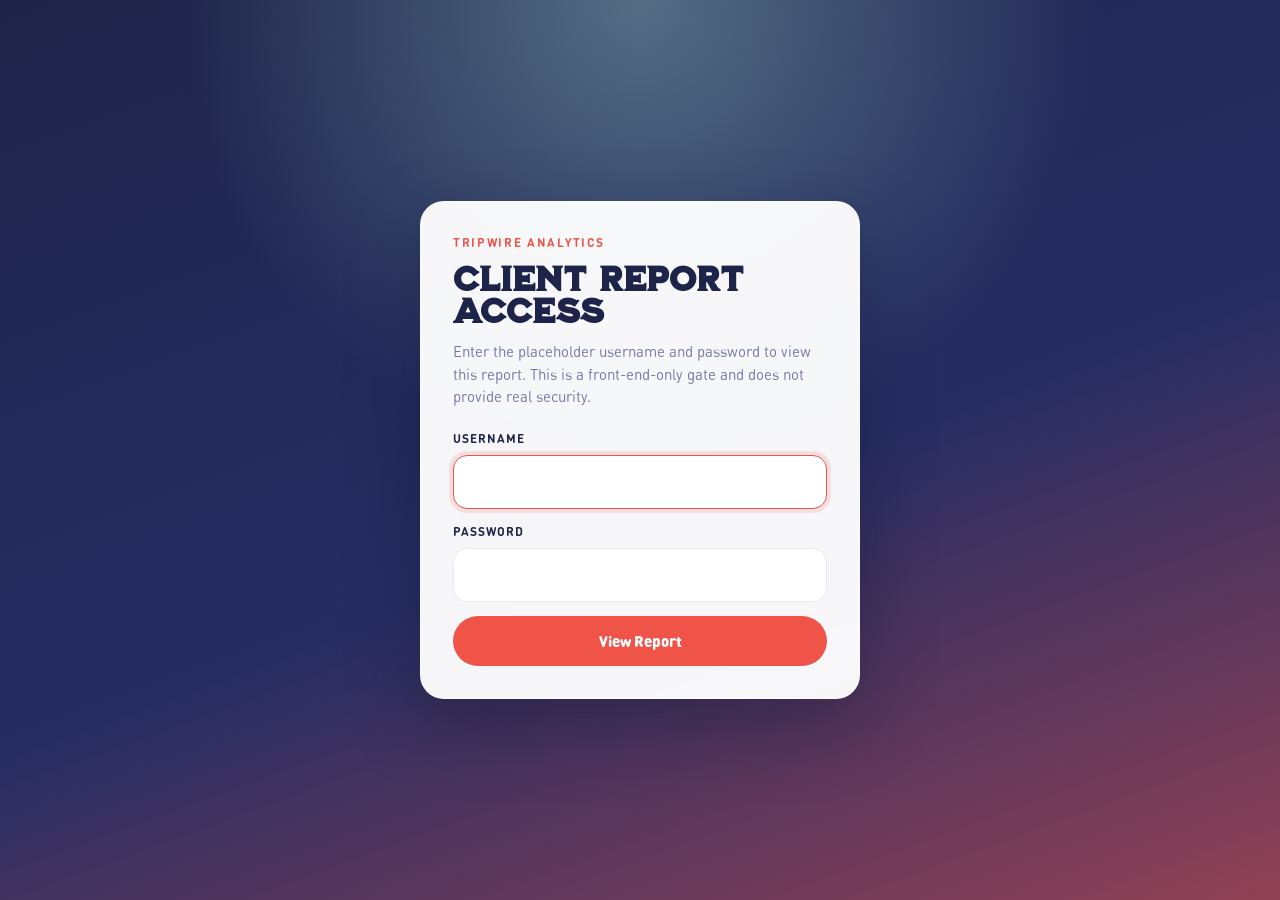
==== commit e7dd3da2: "Add placeholder login gate to Bossy Beulah's report" ====
--- a/bossy_beulahs/index.html
+++ b/bossy_beulahs/index.html
@@ -7,8 +7,47 @@
   <link rel="icon" type="image/svg+xml" href="./favicon.svg" />
   <link rel="stylesheet" href="./css/fonts.css" />
   <link rel="stylesheet" href="./css/report-bright.css" />
+  <style>
+    body.auth-pending .report-shell,
+    body.auth-locked .report-shell {
+      display: none;
+    }
+
+    body.auth-pending .auth-overlay,
+    body.auth-allowed .auth-overlay {
+      display: none;
+    }
+  </style>
 </head>
-<body>
+<body class="auth-pending">
+
+  <div class="auth-overlay" id="auth-overlay" aria-hidden="true">
+    <div class="auth-card">
+      <p class="auth-eyebrow">Tripwire Analytics</p>
+      <h1 class="auth-title">Client Report Access</h1>
+      <p class="auth-copy">
+        Enter the placeholder username and password to view this report. This is a front-end-only gate and does not provide real security.
+      </p>
+
+      <form class="auth-form" id="auth-form" novalidate>
+        <label class="auth-field" for="auth-username">
+          <span>Username</span>
+          <input id="auth-username" name="username" type="text" autocomplete="username" required />
+        </label>
+
+        <label class="auth-field" for="auth-password">
+          <span>Password</span>
+          <input id="auth-password" name="password" type="password" autocomplete="current-password" required />
+        </label>
+
+        <p class="auth-error" id="auth-error" role="alert" hidden>Incorrect username or password.</p>
+
+        <button class="auth-submit" type="submit">View Report</button>
+      </form>
+    </div>
+  </div>
+
+  <div class="report-shell">
 
   <!-- ============================================================
        1. REPORT HEADER
@@ -25,12 +64,15 @@
           <p class="header-label">Weekly Performance Summary</p>
           <p class="header-title">Analytics Report</p>
         </div>
-        <div class="header-date-wrap">
-          <select class="header-week-select" id="week-select" aria-label="Select reporting week">
-            <option value="2026-03-22">Mar 22 – 28, 2026</option>
-            <option value="2026-03-15">Mar 15 – 21, 2026</option>
-          </select>
-          <span class="header-date-chevron">▾</span>
+        <div class="header-controls">
+          <div class="header-date-wrap">
+            <select class="header-week-select" id="week-select" aria-label="Select reporting week">
+              <option value="2026-03-22">Mar 22 – 28, 2026</option>
+              <option value="2026-03-15">Mar 15 – 21, 2026</option>
+            </select>
+            <span class="header-date-chevron">▾</span>
+          </div>
+          <button class="header-logout" id="logout-button" type="button" hidden>Log Out</button>
         </div>
       </div>
     </div>
@@ -609,9 +651,23 @@
       </div>
     </div>
   </footer>
+  </div>
 
 
   <script>
+    var AUTH_STORAGE_KEY = 'tw-report:bossy_beulahs:auth';
+    var AUTH_USERNAME = 'nfp';
+    var AUTH_PASSWORD = 'tw023';
+    var DEFAULT_WEEK = '2026-03-22';
+    var reportInitialized = false;
+
+    var authOverlay = document.getElementById('auth-overlay');
+    var authForm = document.getElementById('auth-form');
+    var authUsername = document.getElementById('auth-username');
+    var authPassword = document.getElementById('auth-password');
+    var authError = document.getElementById('auth-error');
+    var logoutButton = document.getElementById('logout-button');
+
     var WEEKS = {
       "2026-03-22": {
         // KPI
@@ -746,6 +802,52 @@
       }
     };
 
+    function readAuthState() {
+      try {
+        return window.localStorage.getItem(AUTH_STORAGE_KEY) === 'allowed';
+      } catch (error) {
+        return false;
+      }
+    }
+
+    function writeAuthState(isAllowed) {
+      try {
+        if (isAllowed) {
+          window.localStorage.setItem(AUTH_STORAGE_KEY, 'allowed');
+        } else {
+          window.localStorage.removeItem(AUTH_STORAGE_KEY);
+        }
+      } catch (error) {
+        // Ignore storage failures and continue with in-memory access for this page load.
+      }
+    }
+
+    function hideAuthError() {
+      authError.hidden = true;
+    }
+
+    function showAuthError() {
+      authError.hidden = false;
+    }
+
+    function applyAuthState(isAllowed) {
+      document.body.classList.remove('auth-pending', 'auth-locked', 'auth-allowed');
+      document.body.classList.add(isAllowed ? 'auth-allowed' : 'auth-locked');
+      authOverlay.setAttribute('aria-hidden', isAllowed ? 'true' : 'false');
+      logoutButton.hidden = !isAllowed;
+
+      if (isAllowed) {
+        hideAuthError();
+        initReport();
+      } else {
+        authForm.reset();
+        hideAuthError();
+        window.setTimeout(function() {
+          authUsername.focus();
+        }, 0);
+      }
+    }
+
     function render(weekKey) {
       var d = WEEKS[weekKey];
       if (!d) return;
@@ -795,13 +897,14 @@
       document.getElementById('week-select').value = weekKey;
     }
 
-    // Week selector
-    document.getElementById('week-select').addEventListener('change', function() {
-      render(this.value);
-    });
-
-    // Location table/cards toggle
-    (function () {
+    function initReport() {
+      if (reportInitialized) return;
+      reportInitialized = true;
+
+      document.getElementById('week-select').addEventListener('change', function() {
+        render(this.value);
+      });
+
       var toggle   = document.getElementById('view-toggle-input');
       var section  = document.getElementById('locations-section');
       var tableEl  = document.getElementById('view-table');
@@ -827,10 +930,28 @@
       toggle.addEventListener('change', function () {
         applyState(this.checked);
       });
-    }());
-
-    // Init with latest week
-    render("2026-03-22");
+      render(DEFAULT_WEEK);
+    }
+
+    authForm.addEventListener('submit', function(event) {
+      event.preventDefault();
+
+      if (authUsername.value === AUTH_USERNAME && authPassword.value === AUTH_PASSWORD) {
+        writeAuthState(true);
+        applyAuthState(true);
+        return;
+      }
+
+      showAuthError();
+      authPassword.select();
+    });
+
+    logoutButton.addEventListener('click', function() {
+      writeAuthState(false);
+      applyAuthState(false);
+    });
+
+    applyAuthState(readAuthState());
   </script>
 </body>
 </html>
--- a/bossy_beulahs/css/report-bright.css
+++ b/bossy_beulahs/css/report-bright.css
@@ -59,6 +59,121 @@
   padding: 0 32px;
 }
 
+.report-shell { min-height: 100vh; }
+
+.auth-overlay {
+  position: fixed;
+  inset: 0;
+  z-index: 1000;
+  display: flex;
+  align-items: center;
+  justify-content: center;
+  padding: 32px 20px;
+  background:
+    radial-gradient(circle at top, rgba(160,216,209,0.4), transparent 42%),
+    linear-gradient(160deg, #1e2349 0%, #262d63 55%, #f05348 140%);
+}
+
+.auth-card {
+  width: min(100%, 440px);
+  background: rgba(255,255,255,0.96);
+  border: 1px solid rgba(255,255,255,0.35);
+  border-radius: 24px;
+  padding: 32px;
+  box-shadow: 0 26px 70px rgba(15,18,42,0.35);
+}
+
+.auth-eyebrow {
+  font-size: 12px;
+  font-weight: 700;
+  letter-spacing: 0.14em;
+  text-transform: uppercase;
+  color: var(--coral);
+  margin-bottom: 10px;
+}
+
+.auth-title {
+  font-family: var(--font-display);
+  font-size: 34px;
+  line-height: 0.95;
+  color: var(--navy);
+  margin-bottom: 14px;
+}
+
+.auth-copy {
+  color: var(--text-muted);
+  font-size: 15px;
+  margin-bottom: 22px;
+}
+
+.auth-form {
+  display: grid;
+  gap: 14px;
+}
+
+.auth-field {
+  display: grid;
+  gap: 7px;
+}
+
+.auth-field span {
+  font-size: 12px;
+  font-weight: 700;
+  letter-spacing: 0.08em;
+  text-transform: uppercase;
+  color: var(--navy);
+}
+
+.auth-field input {
+  width: 100%;
+  border: 1px solid var(--border);
+  border-radius: 14px;
+  padding: 14px 16px;
+  font: inherit;
+  color: var(--text-ink);
+  background: #fff;
+  transition: border-color 0.15s, box-shadow 0.15s;
+}
+
+.auth-field input:focus {
+  outline: none;
+  border-color: var(--coral);
+  box-shadow: 0 0 0 4px rgba(240,83,72,0.14);
+}
+
+.auth-error {
+  border-radius: 12px;
+  padding: 11px 13px;
+  font-size: 14px;
+  font-weight: 600;
+  color: #9f2330;
+  background: #ffe9ec;
+}
+
+.auth-submit {
+  border: none;
+  border-radius: 999px;
+  padding: 14px 18px;
+  font: inherit;
+  font-size: 15px;
+  font-weight: 800;
+  color: #fff;
+  background: var(--coral);
+  cursor: pointer;
+  transition: transform 0.15s, box-shadow 0.15s, background 0.15s;
+}
+
+.auth-submit:hover {
+  background: #d9423a;
+  box-shadow: 0 10px 24px rgba(240,83,72,0.28);
+  transform: translateY(-1px);
+}
+
+.auth-submit:focus-visible {
+  outline: 3px solid rgba(240,83,72,0.22);
+  outline-offset: 3px;
+}
+
 /* ============================================================
    1. REPORT HEADER — Navy
    ============================================================ */
@@ -87,6 +202,14 @@
   gap: 16px;
 }
 
+.header-controls {
+  display: flex;
+  align-items: center;
+  gap: 10px;
+  flex-wrap: wrap;
+  justify-content: flex-end;
+}
+
 .header-text { text-align: right; }
 
 .header-label {
@@ -142,6 +265,31 @@
   color: rgba(255,255,255,0.85);
   font-size: 13px;
   line-height: 1;
+}
+
+.header-logout {
+  border: 1px solid rgba(255,255,255,0.28);
+  border-radius: 999px;
+  padding: 7px 14px;
+  font-family: var(--font-ui);
+  font-size: 13px;
+  font-weight: 700;
+  letter-spacing: 0.04em;
+  color: #fff;
+  background: rgba(255,255,255,0.08);
+  cursor: pointer;
+  transition: background 0.15s, border-color 0.15s, transform 0.15s;
+}
+
+.header-logout:hover {
+  background: rgba(255,255,255,0.16);
+  border-color: rgba(255,255,255,0.42);
+  transform: translateY(-1px);
+}
+
+.header-logout:focus-visible {
+  outline: 2px solid rgba(255,255,255,0.28);
+  outline-offset: 2px;
 }
 
 /* ============================================================
@@ -808,11 +956,15 @@
 
 @media (max-width: 600px) {
   .inner { padding: 0 16px; }
+  .auth-overlay            { padding: 20px 16px; }
+  .auth-card               { padding: 24px 20px; border-radius: 20px; }
+  .auth-title              { font-size: 28px; }
   .kpi-strip .inner        { grid-template-columns: 1fr; }
   .cards-grid              { grid-template-columns: 1fr; }
   .two-col                 { grid-template-columns: 1fr; }
   .report-header .inner    { flex-direction: column; align-items: flex-start; }
-  .header-right            { text-align: left; }
+  .header-right            { width: 100%; text-align: left; flex-direction: column; align-items: flex-start; }
+  .header-controls         { width: 100%; justify-content: flex-start; }
   .header-logo             { height: 44px; }
   .dd-inner                { flex-direction: column; align-items: flex-start; }
   .dd-stats                { flex-direction: column; gap: 24px; width: 100%; }
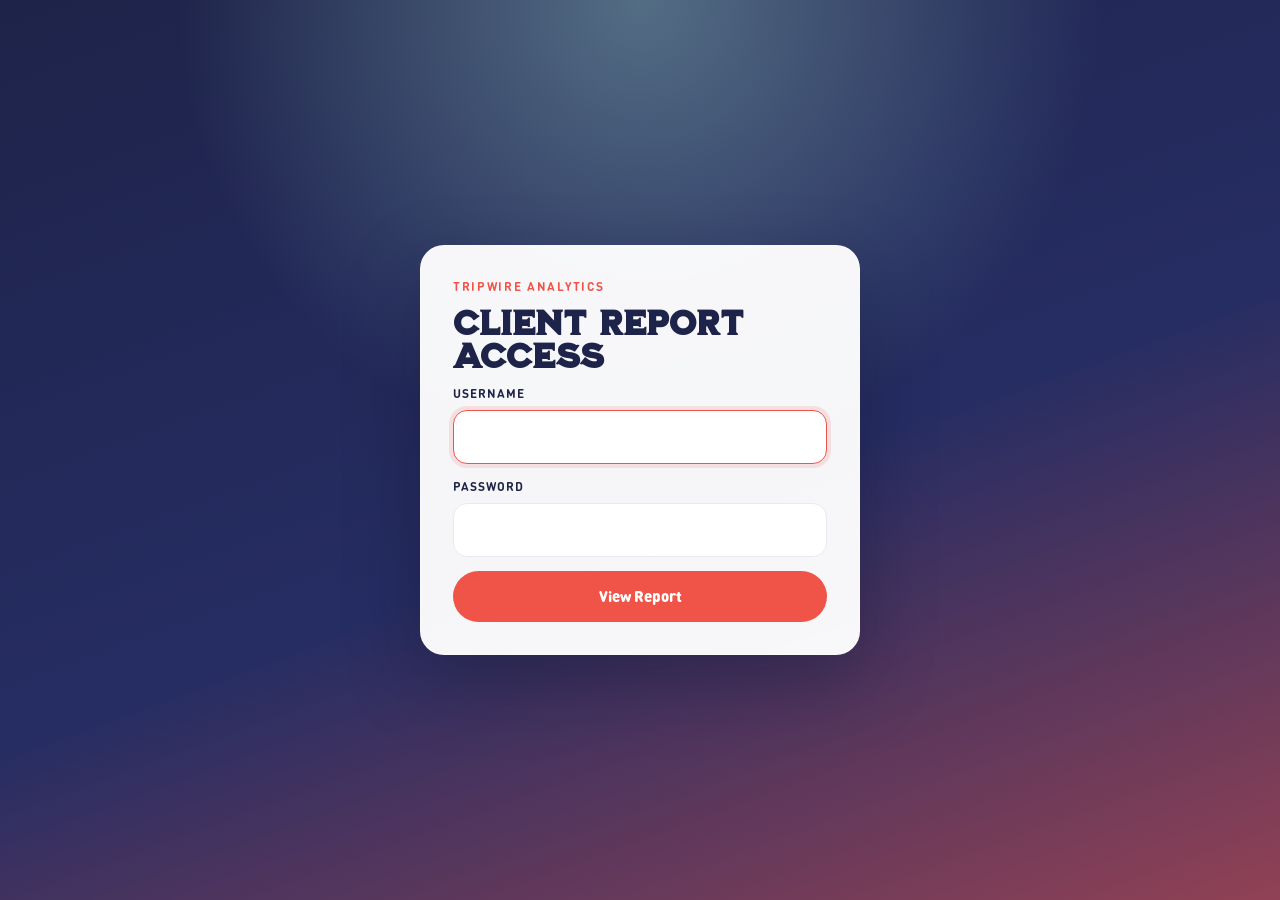
==== commit 8de687b1: "Remove placeholder login helper copy" ====
--- a/bossy_beulahs/index.html
+++ b/bossy_beulahs/index.html
@@ -25,9 +25,6 @@
     <div class="auth-card">
       <p class="auth-eyebrow">Tripwire Analytics</p>
       <h1 class="auth-title">Client Report Access</h1>
-      <p class="auth-copy">
-        Enter the placeholder username and password to view this report. This is a front-end-only gate and does not provide real security.
-      </p>
 
       <form class="auth-form" id="auth-form" novalidate>
         <label class="auth-field" for="auth-username">
